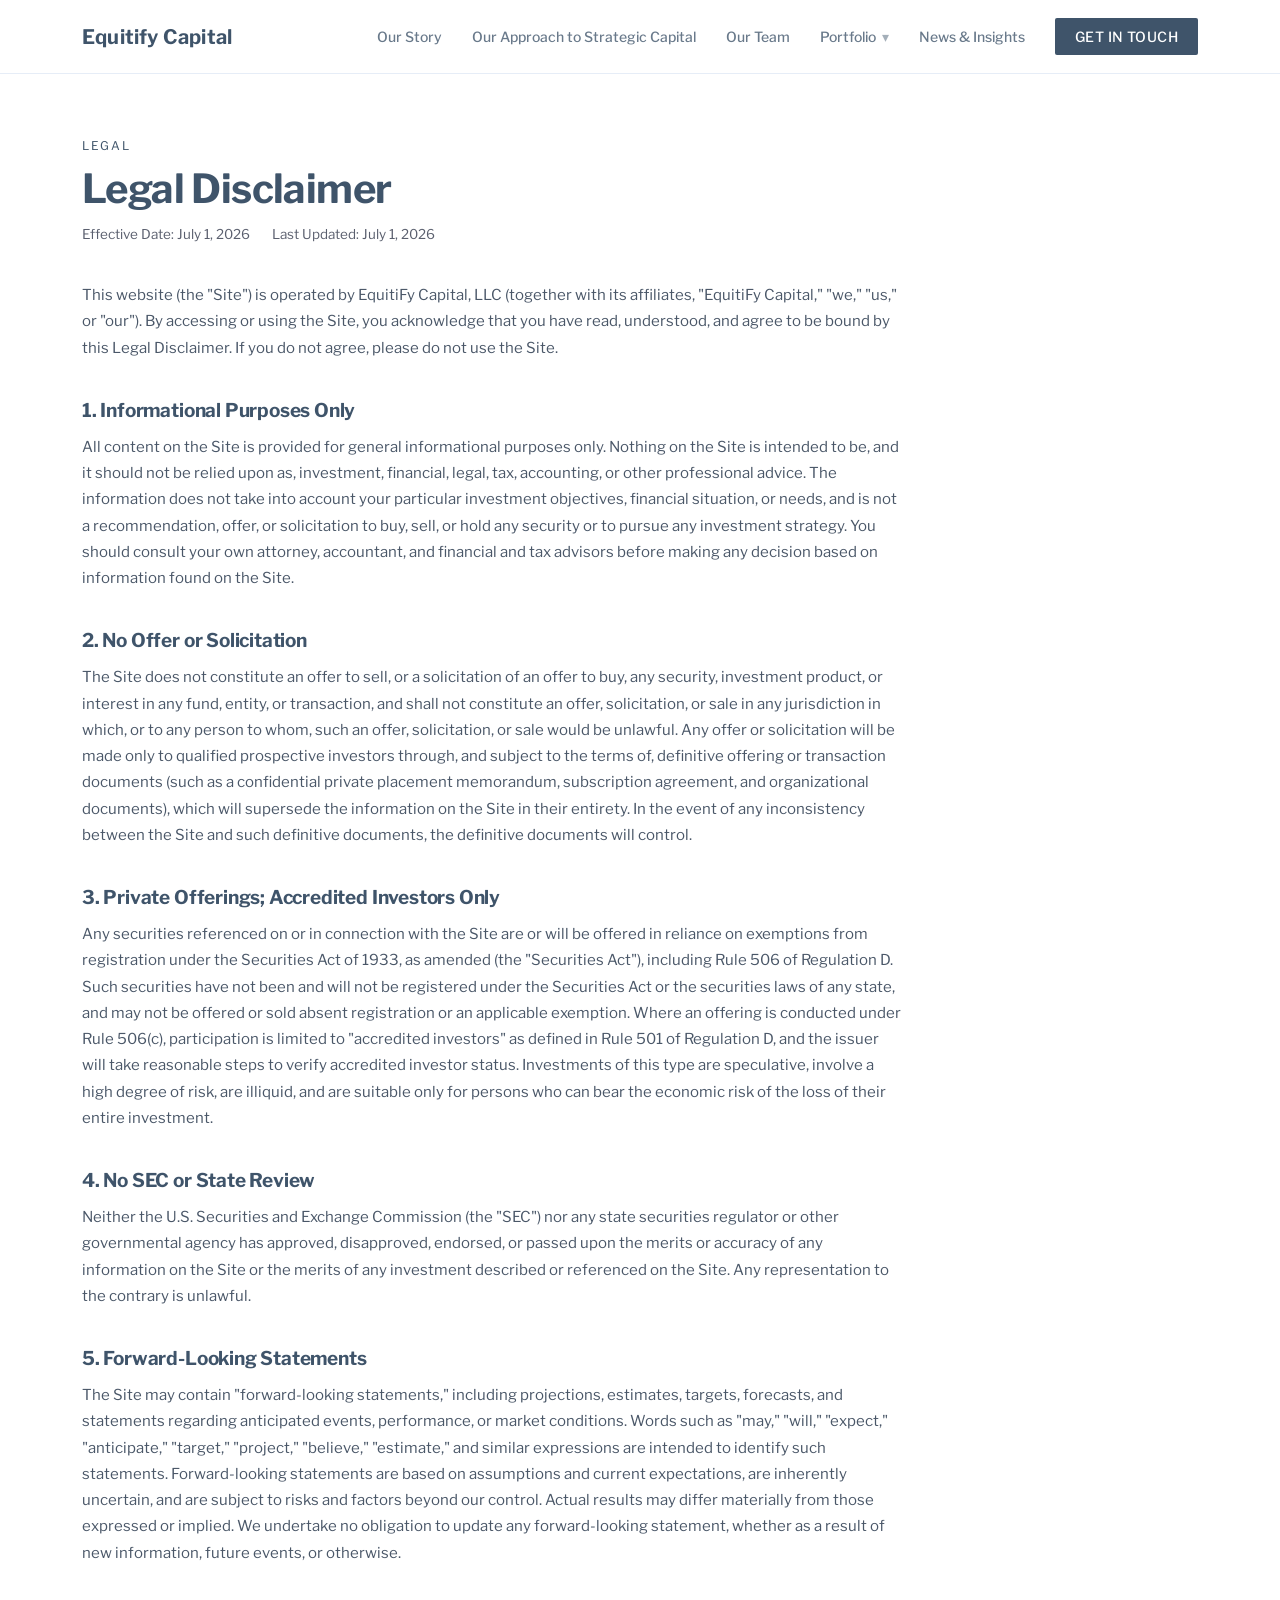
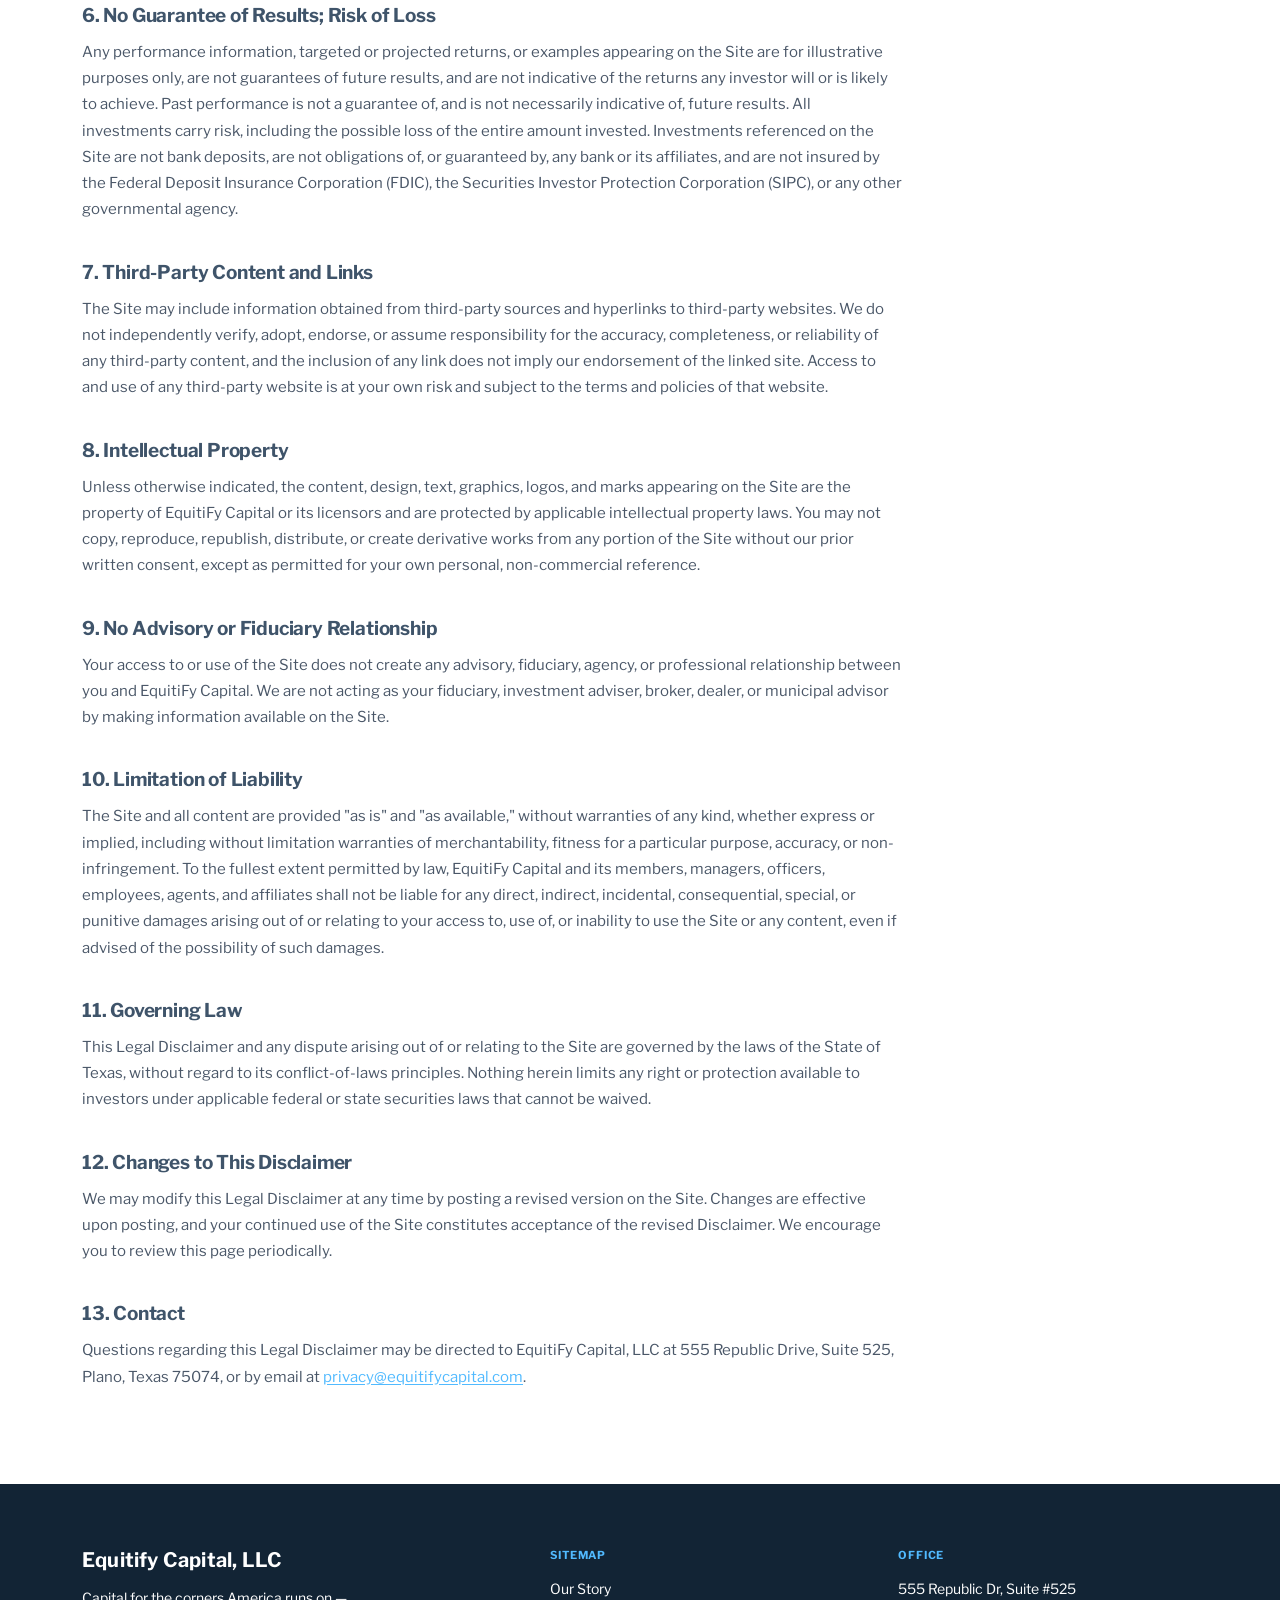
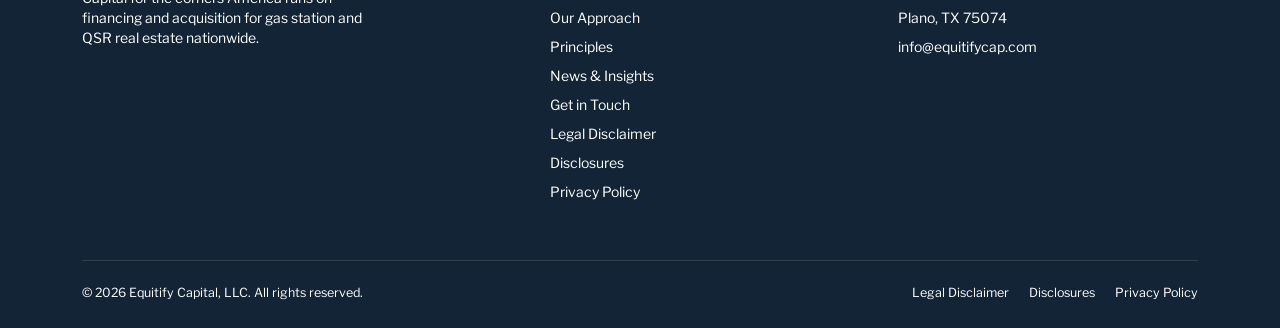
==== disclaimer/index.html @ be412efd "added privacy, disclaimer and disclosure pages" ====
<!DOCTYPE html>
<html lang="en">
<head>
<meta charset="UTF-8">
<meta name="viewport" content="width=device-width, initial-scale=1.0">
<title>Legal Disclaimer — Equitify Capital</title>
<link rel="preconnect" href="https://fonts.googleapis.com">
<link rel="preconnect" href="https://fonts.gstatic.com" crossorigin>
<link href="https://fonts.googleapis.com/css2?family=Libre+Franklin:wght@400;500;600;700;800&display=swap" rel="stylesheet">
<link rel="stylesheet" href="../index.css">
<style>
  .legal{padding:64px 0 80px; background:#ffffff;}
  .legal .legal-head{max-width:820px; margin-bottom:40px;}
  .legal .legal-head .section-label{margin-bottom:14px;}
  .legal .legal-head h1{font-size:40px; line-height:1.08; color:var(--ink); margin-bottom:16px;}
  .legal .legal-dates{font-size:13.5px; color:var(--stone); display:flex; flex-wrap:wrap; gap:6px 22px;}
  .legal .legal-body{max-width:820px;}
  .legal .legal-body h2{
    font-family:'Libre Franklin',sans-serif; font-weight:700; font-size:19px;
    color:var(--ink); margin:38px 0 12px; letter-spacing:-0.01em;
  }
  .legal .legal-intro{font-size:16px; line-height:1.7; color:#3f546a; margin-bottom:8px;}
  .legal .legal-body p{font-size:15px; line-height:1.75; color:#4a5768; margin-bottom:14px;}
  .legal .legal-body a{color:var(--amber); text-decoration:underline; text-underline-offset:2px;}
  .legal .legal-body a:hover{opacity:0.8;}
  @media (max-width:640px){ .legal .legal-head h1{font-size:30px;} }
</style>
</head>
<body>

<header>
  <div class="nav">
    <a href="../index.html" class="brand">
      <span class="brand-name">Equitify Capital</span>
    </a>
    <nav class="links">
      <a href="../index.html#who">Our Story</a>
      <a href="../index.html#approach">Our Approach to Strategic Capital</a>
      <a href="../index.html#principles">Our Team</a>
      <div class="has-submenu">
        <a href="../index.html#portfolio">Portfolio</a>
        <div class="submenu">
          <a href="../index.html#portfolio">Investment Portfolio</a>
          <a href="../index.html#portfolio">Development Portfolio</a>
        </div>
      </div>
      <a href="../index.html#news">News &amp; Insights</a>
      <a href="../index.html#contact" class="cta-btn">Get in Touch</a>
    </nav>
    <button class="menu-toggle" id="menuToggle" aria-label="Toggle menu" aria-expanded="false">
      <span></span><span></span><span></span>
    </button>
  </div>
</header>

<section class="legal">
  <div class="wrap">
    <div class="legal-head">
      <div class="section-label">Legal</div>
      <h1 class="display">Legal Disclaimer</h1>
      <div class="legal-dates">
        <span>Effective Date: July 1, 2026</span>
        <span>Last Updated: July 1, 2026</span>
      </div>
    </div>

    <div class="legal-body">
      <p class="legal-intro">This website (the "Site") is operated by EquitiFy Capital, LLC (together with its affiliates, "EquitiFy Capital," "we," "us," or "our"). By accessing or using the Site, you acknowledge that you have read, understood, and agree to be bound by this Legal Disclaimer. If you do not agree, please do not use the Site.</p>

      <h2>1. Informational Purposes Only</h2>
      <p>All content on the Site is provided for general informational purposes only. Nothing on the Site is intended to be, and it should not be relied upon as, investment, financial, legal, tax, accounting, or other professional advice. The information does not take into account your particular investment objectives, financial situation, or needs, and is not a recommendation, offer, or solicitation to buy, sell, or hold any security or to pursue any investment strategy. You should consult your own attorney, accountant, and financial and tax advisors before making any decision based on information found on the Site.</p>

      <h2>2. No Offer or Solicitation</h2>
      <p>The Site does not constitute an offer to sell, or a solicitation of an offer to buy, any security, investment product, or interest in any fund, entity, or transaction, and shall not constitute an offer, solicitation, or sale in any jurisdiction in which, or to any person to whom, such an offer, solicitation, or sale would be unlawful. Any offer or solicitation will be made only to qualified prospective investors through, and subject to the terms of, definitive offering or transaction documents (such as a confidential private placement memorandum, subscription agreement, and organizational documents), which will supersede the information on the Site in their entirety. In the event of any inconsistency between the Site and such definitive documents, the definitive documents will control.</p>

      <h2>3. Private Offerings; Accredited Investors Only</h2>
      <p>Any securities referenced on or in connection with the Site are or will be offered in reliance on exemptions from registration under the Securities Act of 1933, as amended (the "Securities Act"), including Rule 506 of Regulation D. Such securities have not been and will not be registered under the Securities Act or the securities laws of any state, and may not be offered or sold absent registration or an applicable exemption. Where an offering is conducted under Rule 506(c), participation is limited to "accredited investors" as defined in Rule 501 of Regulation D, and the issuer will take reasonable steps to verify accredited investor status. Investments of this type are speculative, involve a high degree of risk, are illiquid, and are suitable only for persons who can bear the economic risk of the loss of their entire investment.</p>

      <h2>4. No SEC or State Review</h2>
      <p>Neither the U.S. Securities and Exchange Commission (the "SEC") nor any state securities regulator or other governmental agency has approved, disapproved, endorsed, or passed upon the merits or accuracy of any information on the Site or the merits of any investment described or referenced on the Site. Any representation to the contrary is unlawful.</p>

      <h2>5. Forward-Looking Statements</h2>
      <p>The Site may contain "forward-looking statements," including projections, estimates, targets, forecasts, and statements regarding anticipated events, performance, or market conditions. Words such as "may," "will," "expect," "anticipate," "target," "project," "believe," "estimate," and similar expressions are intended to identify such statements. Forward-looking statements are based on assumptions and current expectations, are inherently uncertain, and are subject to risks and factors beyond our control. Actual results may differ materially from those expressed or implied. We undertake no obligation to update any forward-looking statement, whether as a result of new information, future events, or otherwise.</p>

      <h2>6. No Guarantee of Results; Risk of Loss</h2>
      <p>Any performance information, targeted or projected returns, or examples appearing on the Site are for illustrative purposes only, are not guarantees of future results, and are not indicative of the returns any investor will or is likely to achieve. Past performance is not a guarantee of, and is not necessarily indicative of, future results. All investments carry risk, including the possible loss of the entire amount invested. Investments referenced on the Site are not bank deposits, are not obligations of, or guaranteed by, any bank or its affiliates, and are not insured by the Federal Deposit Insurance Corporation (FDIC), the Securities Investor Protection Corporation (SIPC), or any other governmental agency.</p>

      <h2>7. Third-Party Content and Links</h2>
      <p>The Site may include information obtained from third-party sources and hyperlinks to third-party websites. We do not independently verify, adopt, endorse, or assume responsibility for the accuracy, completeness, or reliability of any third-party content, and the inclusion of any link does not imply our endorsement of the linked site. Access to and use of any third-party website is at your own risk and subject to the terms and policies of that website.</p>

      <h2>8. Intellectual Property</h2>
      <p>Unless otherwise indicated, the content, design, text, graphics, logos, and marks appearing on the Site are the property of EquitiFy Capital or its licensors and are protected by applicable intellectual property laws. You may not copy, reproduce, republish, distribute, or create derivative works from any portion of the Site without our prior written consent, except as permitted for your own personal, non-commercial reference.</p>

      <h2>9. No Advisory or Fiduciary Relationship</h2>
      <p>Your access to or use of the Site does not create any advisory, fiduciary, agency, or professional relationship between you and EquitiFy Capital. We are not acting as your fiduciary, investment adviser, broker, dealer, or municipal advisor by making information available on the Site.</p>

      <h2>10. Limitation of Liability</h2>
      <p>The Site and all content are provided "as is" and "as available," without warranties of any kind, whether express or implied, including without limitation warranties of merchantability, fitness for a particular purpose, accuracy, or non-infringement. To the fullest extent permitted by law, EquitiFy Capital and its members, managers, officers, employees, agents, and affiliates shall not be liable for any direct, indirect, incidental, consequential, special, or punitive damages arising out of or relating to your access to, use of, or inability to use the Site or any content, even if advised of the possibility of such damages.</p>

      <h2>11. Governing Law</h2>
      <p>This Legal Disclaimer and any dispute arising out of or relating to the Site are governed by the laws of the State of Texas, without regard to its conflict-of-laws principles. Nothing herein limits any right or protection available to investors under applicable federal or state securities laws that cannot be waived.</p>

      <h2>12. Changes to This Disclaimer</h2>
      <p>We may modify this Legal Disclaimer at any time by posting a revised version on the Site. Changes are effective upon posting, and your continued use of the Site constitutes acceptance of the revised Disclaimer. We encourage you to review this page periodically.</p>

      <h2>13. Contact</h2>
      <p>Questions regarding this Legal Disclaimer may be directed to EquitiFy Capital, LLC at 555 Republic Drive, Suite 525, Plano, Texas 75074, or by email at <a href="mailto:privacy@equitifycapital.com">privacy@equitifycapital.com</a>.</p>
    </div>
  </div>
</section>

<footer>
  <div class="wrap">
    <div class="foot-grid">
      <div class="foot-brand">
        <div class="brand">
          <span class="brand-name">Equitify Capital, LLC</span>
        </div>
        <p style="color:#ffffff;">Capital for the corners America runs on — financing and acquisition for gas station and QSR real estate nationwide.</p>
      </div>
      <div class="foot-col">
        <h4>Sitemap</h4>
        <a href="../index.html#who">Our Story</a>
        <a href="../index.html#approach">Our Approach</a>
        <a href="../index.html#principles">Principles</a>
        <a href="../index.html#news">News &amp; Insights</a>
        <a href="../index.html#contact">Get in Touch</a>
        <a href="./">Legal Disclaimer</a>
        <a href="../disclosures/">Disclosures</a>
        <a href="../privacy/">Privacy Policy</a>
      </div>
      <div class="foot-col">
        <h4>Office</h4>
        <a href="#" style="pointer-events:none;">555 Republic Dr, Suite #525</a>
        <a href="#" style="pointer-events:none;">Plano, TX 75074</a>
        <a href="#" style="pointer-events:none;">info@equitifycap.com</a>
      </div>
    </div>
    <div class="foot-bottom">
      <div style="color:#fff;">&copy; 2026 Equitify Capital, LLC. All rights reserved.</div>
      <div style="display:flex; gap:20px;">
        <a href="./" style="color:#fff;">Legal Disclaimer</a>
        <a href="../disclosures/" style="color:#fff;">Disclosures</a>
        <a href="../privacy/" style="color:#fff;">Privacy Policy</a>
      </div>
    </div>
  </div>
</footer>

<script>
  (function(){
    var toggle = document.getElementById('menuToggle');
    var header = document.querySelector('header');
    var links = document.querySelector('nav.links');
    if(!toggle || !header || !links) return;
    function setOpen(open){
      header.classList.toggle('nav-open', open);
      toggle.setAttribute('aria-expanded', open ? 'true' : 'false');
    }
    toggle.addEventListener('click', function(){
      setOpen(!header.classList.contains('nav-open'));
    });

    var isMobile = function(){ return window.matchMedia('(max-width:900px)').matches; };
    var subParents = document.querySelectorAll('.has-submenu > a');
    subParents.forEach(function(a){
      a.addEventListener('click', function(e){
        if(isMobile()){
          e.preventDefault();
          e.stopPropagation();
          a.parentElement.classList.toggle('open');
        }
      });
    });

    links.addEventListener('click', function(e){
      if(e.target.closest('.has-submenu > a')) return;
      if(e.target.tagName === 'A') setOpen(false);
    });
  })();
</script>
</body>
</html>
---- index.css ----
:root{
    --ink:#3F546A;
    --paper:#ffffff;
    --amber:#51BAFF;
    --amber-deep:#3F546A;
    --accent-on-dark:#51BAFF;
    --stone:#5a5f6e;
    --hairline:#E6EDF7;
    --panel:#2c3a48;
    --shared-photo:url('[data-uri]');
  }
  *{box-sizing:border-box; margin:0; padding:0;}
  html{scroll-behavior:smooth;}
  body{
    background:var(--paper);
    color:var(--ink);
    font-family:'Libre Franklin',sans-serif;
    -webkit-font-smoothing:antialiased;
    overflow-x:hidden;
  }
  a{color:inherit; text-decoration:none;}
  p{font-size:1em; line-height:1.4375em; color:#3F546A;}
  .display{font-family:'Libre Franklin',sans-serif; font-weight:700; letter-spacing:-0.015em;}
  .mono{font-family:'Libre Franklin',sans-serif;}
  .wrap{max-width:1180px; margin:0 auto; padding:0 32px;}
  @media (max-width:640px){ .wrap{padding:0 20px;} }

  /* ---------- NAV ---------- */
  header{
    position:sticky; top:0; z-index:50;
    background:rgba(255,255,255,0.85);
    backdrop-filter:blur(10px);
    -webkit-backdrop-filter:blur(10px);
    border-bottom:1px solid var(--hairline);
  }
  .nav{
    display:flex; align-items:center; justify-content:space-between;
    padding:18px 32px; max-width:1180px; margin:0 auto;
  }
  .brand{display:flex; align-items:center; gap:10px; position:relative; z-index:60;}
  .brand-logo{height:34px; width:auto; display:block;}
  .foot-logo{height:38px; filter:brightness(0) invert(1);}
  .mark{
    width:30px; height:30px; border-radius:50%;
    border:2px solid var(--ink);
    position:relative; flex-shrink:0;
  }
  .mark::after{
    content:""; position:absolute; left:50%; top:50%;
    width:14px; height:14px; border-radius:50%;
    border:2px solid var(--ink); border-right-color:transparent;
    border-bottom-color:transparent;
    transform:translate(-50%,-50%) rotate(45deg);
  }
  .brand-name{font-family:'Libre Franklin',sans-serif; font-weight:700; font-size:20px; letter-spacing:0.01em; color:var(--ink);}
  .brand-name span{color:var(--amber);}
  nav.links{display:flex; align-items:center; gap:30px;}
  nav.links a{font-size:14px; font-weight:500; color:var(--ink); opacity:0.78; transition:opacity .2s;}
  nav.links a:hover{opacity:1;}
  .has-submenu{position:relative; display:flex; align-items:center;}
  .has-submenu > a{display:inline-flex; align-items:center; gap:6px;}
  .has-submenu > a::after{content:"\25BE"; font-size:14px; opacity:0.6; transition:transform .2s;}
  .has-submenu:hover > a::after{transform:rotate(180deg);}
  .has-submenu.open > a::after{transform:rotate(180deg);}
  .submenu{
    position:absolute; top:100%; left:-14px; min-width:210px; padding:10px 0;
    background:#ffffff; border:1px solid var(--hairline); border-radius:3px;
    box-shadow:0 12px 30px rgba(0,0,0,0.09);
    opacity:0; visibility:hidden; transform:translateY(6px);
    transition:opacity .2s ease, transform .2s ease, visibility .2s ease; z-index:60;
  }
  .has-submenu:hover .submenu{opacity:1; visibility:visible; transform:translateY(0);}
  .submenu a{display:block; padding:10px 18px; font-size:14px; white-space:nowrap;}
  .submenu a:hover{opacity:1; background:var(--hairline);}
  .cta-btn{
    background:var(--ink); color:var(--paper)!important; opacity:1!important;
    padding:10px 20px; border-radius:2px; font-size:13px; font-weight:600;
    letter-spacing:0.03em; text-transform:uppercase;
  }
  .menu-toggle{
    display:none; position:relative; z-index:60; width:30px; height:20px;
    background:none; border:none; padding:0; cursor:pointer;
  }
  .menu-toggle span{
    position:absolute; left:0; right:0; height:2px; background:var(--ink); border-radius:2px;
    transition:transform .3s ease, opacity .2s ease, top .3s ease, bottom .3s ease;
  }
  .menu-toggle span:nth-child(1){top:0;}
  .menu-toggle span:nth-child(2){top:50%; transform:translateY(-50%);}
  .menu-toggle span:nth-child(3){bottom:0;}
  header.nav-open .menu-toggle span:nth-child(1){top:50%; transform:translateY(-50%) rotate(45deg);}
  header.nav-open .menu-toggle span:nth-child(2){opacity:0;}
  header.nav-open .menu-toggle span:nth-child(3){bottom:auto; top:50%; transform:translateY(-50%) rotate(-45deg);}
  @media (max-width:900px){
    nav.links{display:none;}
    .menu-toggle{display:block;}
    header.nav-open nav.links{
      display:flex; flex-direction:column; justify-content:flex-start; align-items:flex-start; gap:0;
      position:fixed; top:0; left:0; width:100vw; height:100vh; height:100dvh; z-index:40;
      background:#ffffff;
      padding:90px 36px 40px;
    }
    header.nav-open nav.links a{padding:14px 0; font-size:17px; opacity:1;}
    header.nav-open nav.links .has-submenu{flex-direction:column; align-items:flex-start; width:100%;}
    header.nav-open nav.links .has-submenu > a{padding:14px 0;}
    header.nav-open nav.links .submenu{
      display:none; flex-direction:column;
      position:static; opacity:1; visibility:visible; transform:none;
      background:none; box-shadow:none; border:none; border-left:2px solid var(--hairline);
      border-radius:0; min-width:0; margin:0 0 6px 8px; padding:2px 0 2px 16px;
    }
    header.nav-open nav.links .has-submenu.open .submenu{display:flex;}
    header.nav-open nav.links .submenu a{padding:9px 0; font-size:15px; opacity:0.7;}
    header.nav-open nav.links .cta-btn{margin-top:20px; font-size:14px; padding:14px 28px; align-self:flex-start;}
  }

  /* ---------- HERO ---------- */
  .hero{
    position:relative;
    padding:160px 0 110px;
    border-bottom:1px solid var(--hairline);
    overflow:hidden;
    color:#ffffff;
  }
  .hero-bg{
    position:absolute; inset:-10% 0 -10% 0; z-index:0;
    background:
      linear-gradient(180deg, #1a2330 0%, #2c3a48 45%, #51637a 100%);
  }
  .hero-bg::before{
    /* snow mountain range, self-contained SVG, no external request */
    content:"";
    position:absolute; left:0; right:0; bottom:0; height:65%;
    background-image:url("data:image/svg+xml;utf8,<svg xmlns='http://www.w3.org/2000/svg' viewBox='0 0 1200 400' preserveAspectRatio='none'><polygon points='0,400 0,260 140,80 230,200 320,40 430,260 520,140 620,400' fill='%23253347' opacity='0.55'/><polygon points='180,400 180,300 250,140 320,40 380,160 460,90 540,260 640,150 760,400' fill='%232a3a52' opacity='0.7'/><polygon points='540,400 540,290 650,120 740,30 820,180 900,80 990,260 1080,160 1200,400' fill='%23344a66' opacity='0.85'/><polygon points='320,40 360,90 280,90' fill='%23E6EDF7' opacity='0.9'/><polygon points='740,30 790,90 690,90' fill='%23E6EDF7' opacity='0.9'/><polygon points='900,80 945,135 855,135' fill='%23E6EDF7' opacity='0.85'/><polygon points='460,90 495,135 425,135' fill='%23E6EDF7' opacity='0.8'/></svg>");
    background-size:cover;
    background-position:bottom;
    background-repeat:no-repeat;
  }
  .hero-bg::after{
    /* soft atmospheric horizon glow */
    content:"";
    position:absolute; left:0; right:0; bottom:0; height:2px;
    background:linear-gradient(90deg, transparent, rgba(230,237,247,0.5), transparent);
    box-shadow:0 0 40px 4px rgba(230,237,247,0.2);
  }
  .hero-bg.has-photo{
    background-image:url("public/img1.jpg");
    background-attachment:fixed;
    background-size:cover;
    background-position:center;
  }
  .hero-bg.has-photo::before, .hero-bg.has-photo::after{display:none;}
  .hero-overlay{
    position:absolute; inset:0; z-index:1;
    background:linear-gradient(180deg, rgba(0,0,0,0.14) 0%, rgba(0,0,0,0.08) 45%, rgba(0,0,0,0.2) 100%);
  }
  .hero > .wrap{position:relative; z-index:2;}
  .hero-sub{color:#ffffff;}
  .btn-ghost{border-color:#ffffff; color:#ffffff;}
  .eyebrow{
    font-family:'Libre Franklin',sans-serif; font-size:12px; letter-spacing:0.14em;
    text-transform:uppercase; color:var(--amber-deep); margin-bottom:22px;
    display:flex; align-items:center; gap:10px;
  }
  .eyebrow::before{content:""; width:24px; height:1px; background:var(--amber-deep); display:inline-block;}
  .hero h1{
    color:#fff;
    text-shadow:0 1px 4px rgba(0, 0, 0, 0.20);
    font-size:5.125em;
    letter-spacing:8.2px;
    line-height:1.2073em;
    font-weight:600;
    text-transform:uppercase; text-align:center;
    max-width:900px; margin:0 auto;
  }
  @media (max-width:768px){ .hero h1{font-size:2.8em; letter-spacing:5px;} }
  @media (max-width:480px){ .hero h1{font-size:2.8em; letter-spacing:3px;} }
  .hero h1 em{font-style:normal; color:#ffffff; font-weight:800;}
  .hero-sub{
    margin-top:34px; font-size:18px; font-weight:500;
    max-width:620px; text-align:center; margin-left:auto; margin-right:auto;
  }
  .hero-sub-mark{
    background:var(--amber); color:#ffffff; padding:5px 10px;
    box-decoration-break:clone; -webkit-box-decoration-break:clone;
  }
  .hero-actions{margin-top:42px; display:flex; gap:16px; flex-wrap:wrap; justify-content:center;}
  .scroll-dot{
    margin:64px auto 0; width:54px; height:54px; border-radius:50%;
    border:1px solid rgba(255,255,255,0.6); display:flex; align-items:center; justify-content:center;
    color:#ffffff; font-size:18px;
  }
  .btn-primary{
    background:var(--ink); color:var(--paper); padding:15px 30px; border-radius:2px;
    font-size:14px; font-weight:600; letter-spacing:0.02em; transition:background .2s;
  }
  .btn-primary:hover{background:var(--amber-deep);}
  .btn-ghost{
    border:1px solid var(--ink); padding:14px 28px; border-radius:2px;
    font-size:14px; font-weight:600; letter-spacing:0.02em;
  }
  .horizon{
    margin-top:80px; height:1px; background:var(--ink); position:relative;
  }
  .horizon::after{
    content:""; position:absolute; left:0; top:-1.5px; width:64px; height:4px; background:var(--amber);
  }

  /* ---------- WHO WE ARE + STATS ---------- */
  .section{padding:96px 0;}
  .section-head{max-width:680px; margin-bottom:54px;}
  .section-label{
    font-family:'Libre Franklin',sans-serif; font-size:12px; letter-spacing:0.14em;
    text-transform:uppercase; color:var(--amber-deep); margin-bottom:16px;
  }
  .section-head h2{font-size:3.625em; font-weight:500; line-height:1.15;}
  .who-grid{display:grid; grid-template-columns:1.1fr 0.9fr; gap:64px; align-items:start;}
  @media (max-width:880px){ .who-grid{grid-template-columns:1fr;} }
  .who-text p{margin-bottom:18px;}
  .who-text p:last-child{margin-bottom:0;}

  /* ---------- WHO WE ARE (Colbeck-style) ---------- */
  .who2{padding:0;}
  .who2-inner{
    background:#ffffff; padding:90px 0;
    display:grid; grid-template-columns:0.9fr 1.1fr; gap:48px; align-items:start;
  }
  @media (max-width:880px){ .who2-inner{grid-template-columns:1fr; padding:60px 0;} }
  .who2-title{
    font-family:'Libre Franklin',sans-serif; font-weight:400; font-size:3.625em;
    color:var(--ink); line-height:1.1;
  }
  .who2-text p{max-width:480px;}
  .who2-link{
    display:inline-flex; align-items:center; gap:8px; margin-top:24px;
    font-family:'Libre Franklin',sans-serif; font-size:16px; font-weight:700;
    letter-spacing:0.06em; text-transform:uppercase; color:var(--amber);
  }
  .who2-link::after{content:""; width:29px; height:10px; background:url("public/arrow-right-blue.svg") no-repeat center/contain; transition:transform .2s;}
  .who2-link:hover::after{transform:translateX(4px);}

  .feature-split{display:grid; grid-template-columns:1fr 1fr;}
  @media (max-width:880px){ .feature-split{grid-template-columns:1fr;} }
  .feature-split-img{
    position:relative; min-height:420px; overflow:hidden;
    background-image:url("public/img2.jpg");
    background-attachment:fixed;
    background-size:cover;
    background-position:center;
  }
  .feature-split-panel{
    background:#E6EDF7; min-height:420px; display:flex; flex-direction:column;
    justify-content:center; align-items:flex-start;
    padding:60px max(64px, calc(50vw - 558px)) 60px 64px;
  }
  @media (max-width:880px){ .feature-split-panel{padding:48px 28px;} }
  .feature-split-panel h3{
    font-family:'Libre Franklin',sans-serif; font-weight:400; font-size:3.625em;
    color:var(--ink); line-height:1.15;
  }
  .feature-split-panel p{
    margin-top:22px; max-width:460px;
  }
  .feature-split-panel .link-arrow{margin-top:26px;}

  .link-arrow{display:inline-flex; align-items:center; gap:8px; font-family:'Libre Franklin',sans-serif; font-size:16px; font-weight:700; letter-spacing:0.06em; text-transform:uppercase; color:#51BAFF;}
  .link-arrow::after{content:""; width:29px; height:10px; background:url("public/arrow-right-blue.svg") no-repeat center/contain; transition:transform .2s;}
  .link-arrow:hover::after{transform:translateX(4px);}

  /* ---------- CAPABILITIES (overlapping circles) ---------- */
  .capabilities{
    background:linear-gradient(135deg,#1b2c40 0%,#24384f 45%,#2c3a48 100%);
    color:#dfe6ef; padding:96px 0; overflow:hidden;
  }
  .cap-wrap{
    max-width:1180px; margin:0 auto; padding:0 32px;
    display:grid; grid-template-columns:0.85fr 2.15fr; gap:48px; align-items:center;
  }
  .cap-intro .accent{width:64px; height:2px; background:#51BAFF; margin-bottom:28px;}
  .cap-intro p{font-size:15px; color:#c3ccd8; max-width:340px;}
  .cap-circles{display:flex; justify-content:flex-end; align-items:center;}
  .cap-circle{
    flex:0 0 auto; width:230px; height:230px; border-radius:50%;
    border:1px solid rgba(255,255,255,0.32);
    display:flex; flex-direction:column; align-items:center; justify-content:center;
    text-align:center; padding:24px;
  }
  .cap-circle + .cap-circle{margin-left:-42px;}
  .cap-circle .icon{width:56px; height:56px; margin-bottom:18px;}
  .cap-circle .icon svg{width:100%; height:100%; display:block;}
  .cap-label{
    font-family:'Libre Franklin',sans-serif; font-size:13px; font-weight:500;
    letter-spacing:0.08em; text-transform:uppercase; line-height:1.5; color:#eef3f9;
  }
  @media (max-width:1080px){
    .cap-wrap{grid-template-columns:1fr; gap:40px;}
    .cap-intro p{max-width:none;}
    .cap-circles{flex-wrap:wrap; justify-content:center; gap:16px;}
    .cap-circle + .cap-circle{margin-left:0;}
    .cap-circle{width:200px; height:200px;}
  }

  .readout{
    background:#E6EDF7; border-radius:4px; padding:8px; display:grid;
    grid-template-columns:1fr 1fr; gap:1px; background-image:linear-gradient(var(--hairline),var(--hairline));
  }
  .readout-cell{
    background:#ffffff; padding:30px 26px;
  }
  .readout-num{
    font-family:'Libre Franklin',sans-serif; font-size:34px; font-weight:600; color:var(--amber);
    line-height:1;
  }
  .readout-label{
    margin-top:10px; font-size:12px; color:var(--stone); letter-spacing:0.03em; line-height:1.4;
  }
  .readout-note{
    grid-column:1/-1; padding:14px 26px 4px; font-family:'Libre Franklin',sans-serif;
    font-size:10.5px; color:#9aa1b0; letter-spacing:0.04em;
  }

  /* ---------- APPROACH ---------- */
  .approach{background:var(--ink); color:var(--paper);}
  .approach .section-label{color:var(--accent-on-dark);}
  .approach .section-head h2{color:var(--paper);}
  .approach-grid{display:grid; grid-template-columns:repeat(3,1fr); gap:1px; background:rgba(246,243,238,0.14); border:1px solid rgba(246,243,238,0.14);}
  @media (max-width:880px){ .approach-grid{grid-template-columns:1fr;} }
  .approach-card{background:var(--ink); padding:38px 32px;}
  .approach-card .idx{font-family:'Libre Franklin',sans-serif; font-size:12px; color:var(--accent-on-dark); margin-bottom:18px;}
  .approach-card h3{font-family:'Libre Franklin',sans-serif; font-size:21px; font-weight:500; margin-bottom:12px;}
  .approach-card p{font-size:14.5px; color:#bdb6a8;}

  /* ---------- PRINCIPLES ---------- */
  #principles .section-head{margin-bottom:40px;}
  .principles-lead{margin-top:22px; max-width:520px;}
  .principles-inner{display:grid; grid-template-columns:0.9fr 2.1fr; gap:48px; align-items:center;}
  .principles-circles{justify-content:flex-end;}
  .principles-circles .cap-circle .icon{width:74px; height:74px; margin-bottom:20px;}
  .principles-circles .cap-circle{border-color:rgba(63,84,106,0.28);}
  .principles-circles .cap-label{color:var(--ink);}
  .principles-note p{max-width:320px;}
  @media (max-width:1080px){
    .principles-inner{grid-template-columns:1fr; gap:36px;}
    .principles-circles{justify-content:center;}
    .principles-note p{max-width:none;}
  }

  /* ---------- NEWS ---------- */
  #news .section-head h2{color:var(--paper);}
  #news .section-label{color:var(--accent-on-dark);}
  #news .news-tag{color:var(--accent-on-dark);}
  #news .news-card{border-top-color:rgba(255,255,255,0.18);}
  #news .news-card h3{color:var(--paper);}
  #news .news-card p{color:#c3ccd8;}
  .news-head{display:flex; justify-content:space-between; align-items:flex-end; gap:24px; margin-bottom:40px;}
  .news-head .section-head{margin-bottom:0;}
  .carousel-nav{display:flex; gap:12px; flex-shrink:0;}
  .car-btn{
    width:60px; height:60px; flex-shrink:0; padding:0;
    border:1px solid var(--hairline); border-radius:50%;
    background:#fff url("public/arrow-right-blue.svg") no-repeat center; background-size:28px auto;
    cursor:pointer; transition:border-color .2s, opacity .2s;
  }
  .car-btn:hover{border-color:#51BAFF;}
  .car-btn.car-prev{transform:rotate(180deg);}
  .car-btn:disabled{opacity:0.3; cursor:default; border-color:var(--hairline);}
  .news-carousel{overflow:hidden;}
  .news-track{display:flex; gap:28px; transition:transform .45s cubic-bezier(.4,0,.2,1); will-change:transform;}
  .news-card{flex:0 0 calc((100% - 56px) / 3); border-top:1px solid var(--hairline); padding-top:22px;}
  @media (max-width:880px){ .news-card{flex-basis:calc((100% - 28px) / 2);} }
  @media (max-width:560px){ .news-card{flex-basis:100%;} }
  .news-tag{font-family:'Libre Franklin',sans-serif; font-size:11px; color:var(--amber-deep); letter-spacing:0.06em; text-transform:uppercase;}
  .news-card h3{font-family:'Libre Franklin',sans-serif; font-size:19px; font-weight:500; margin:12px 0 10px; line-height:1.35;}
  .news-card p{margin-bottom:14px;}
  .news-card a{display:inline-flex; align-items:center; gap:8px; font-size:16px; font-weight:600; color:#51BAFF;}
  .news-card a::after{content:""; width:29px; height:10px; background:url("public/arrow-right-blue.svg") no-repeat center/contain; transition:transform .2s;}
  .news-card a:hover::after{transform:translateX(4px);}

  /* ---------- CONTACT ---------- */
  .contact{background:#E6EDF7; border-top:1px solid var(--hairline);}
  .contact-grid{display:grid; grid-template-columns:0.85fr 1.15fr; gap:64px;}
  @media (max-width:880px){ .contact-grid{grid-template-columns:1fr; gap:44px;} }
  .contact-info p{margin-bottom:26px;}
  .addr-block{margin-bottom:22px;}
  .addr-block .lbl{font-family:'Libre Franklin',sans-serif; font-size:11px; letter-spacing:0.08em; text-transform:uppercase; color:var(--amber-deep); margin-bottom:8px;}
  .addr-block .val{font-size:15px; line-height:1.6;}
  form{display:grid; gap:18px;}
  .form-row{display:grid; grid-template-columns:1fr 1fr; gap:18px;}
  @media (max-width:560px){ .form-row{grid-template-columns:1fr;} }
  label{font-size:12px; font-weight:600; letter-spacing:0.04em; text-transform:uppercase; color:var(--stone); display:block; margin-bottom:8px;}
  input, textarea{
    width:100%; border:1px solid var(--hairline); background:#ffffff; padding:13px 14px;
    font-family:'Libre Franklin',sans-serif; font-size:14.5px; border-radius:2px; color:var(--ink);
  }
  input:focus, textarea:focus{outline:2px solid var(--amber-deep); outline-offset:1px; border-color:var(--amber-deep);}
  textarea{min-height:120px; resize:vertical;}
  .submit-btn{
    justify-self:start; background:var(--ink); color:var(--paper); padding:15px 34px; border:none;
    border-radius:2px; font-size:14px; font-weight:600; letter-spacing:0.02em; cursor:pointer; transition:background .2s;
  }
  .submit-btn:hover{background:var(--amber-deep);}

  /* ---------- FOOTER ---------- */
  footer{background:#122435; color:#ffffff; padding:64px 0 28px;}
  .foot-grid{display:grid; grid-template-columns:1.4fr 1fr 1fr; gap:48px; padding-bottom:48px; border-bottom:1px solid rgba(246,243,238,0.12);}
  @media (max-width:760px){ .foot-grid{grid-template-columns:1fr; gap:36px;} }
  .foot-brand .brand-name{color:var(--paper);}
  .foot-brand .mark{border-color:var(--paper);}
  .foot-brand .mark::after{border-color:var(--paper); border-right-color:transparent; border-bottom-color:transparent;}
  .foot-brand p{margin-top:16px; font-size:14px; max-width:280px; color:#ffffff;}
  .foot-col h4{font-family:'Libre Franklin',sans-serif; font-size:11px; letter-spacing:0.08em; text-transform:uppercase; color:var(--accent-on-dark); margin-bottom:18px;}
  .foot-col a{display:block; font-size:14px; margin-bottom:12px; color:#ffffff; transition:opacity .2s;}
  .foot-col a:hover{opacity:0.75;}
  .foot-bottom{display:flex; justify-content:space-between; align-items:center; padding-top:24px; font-size:12.5px; color:#ffffff; flex-wrap:wrap; gap:10px;}

  ::selection{background:var(--amber); color:var(--ink);}
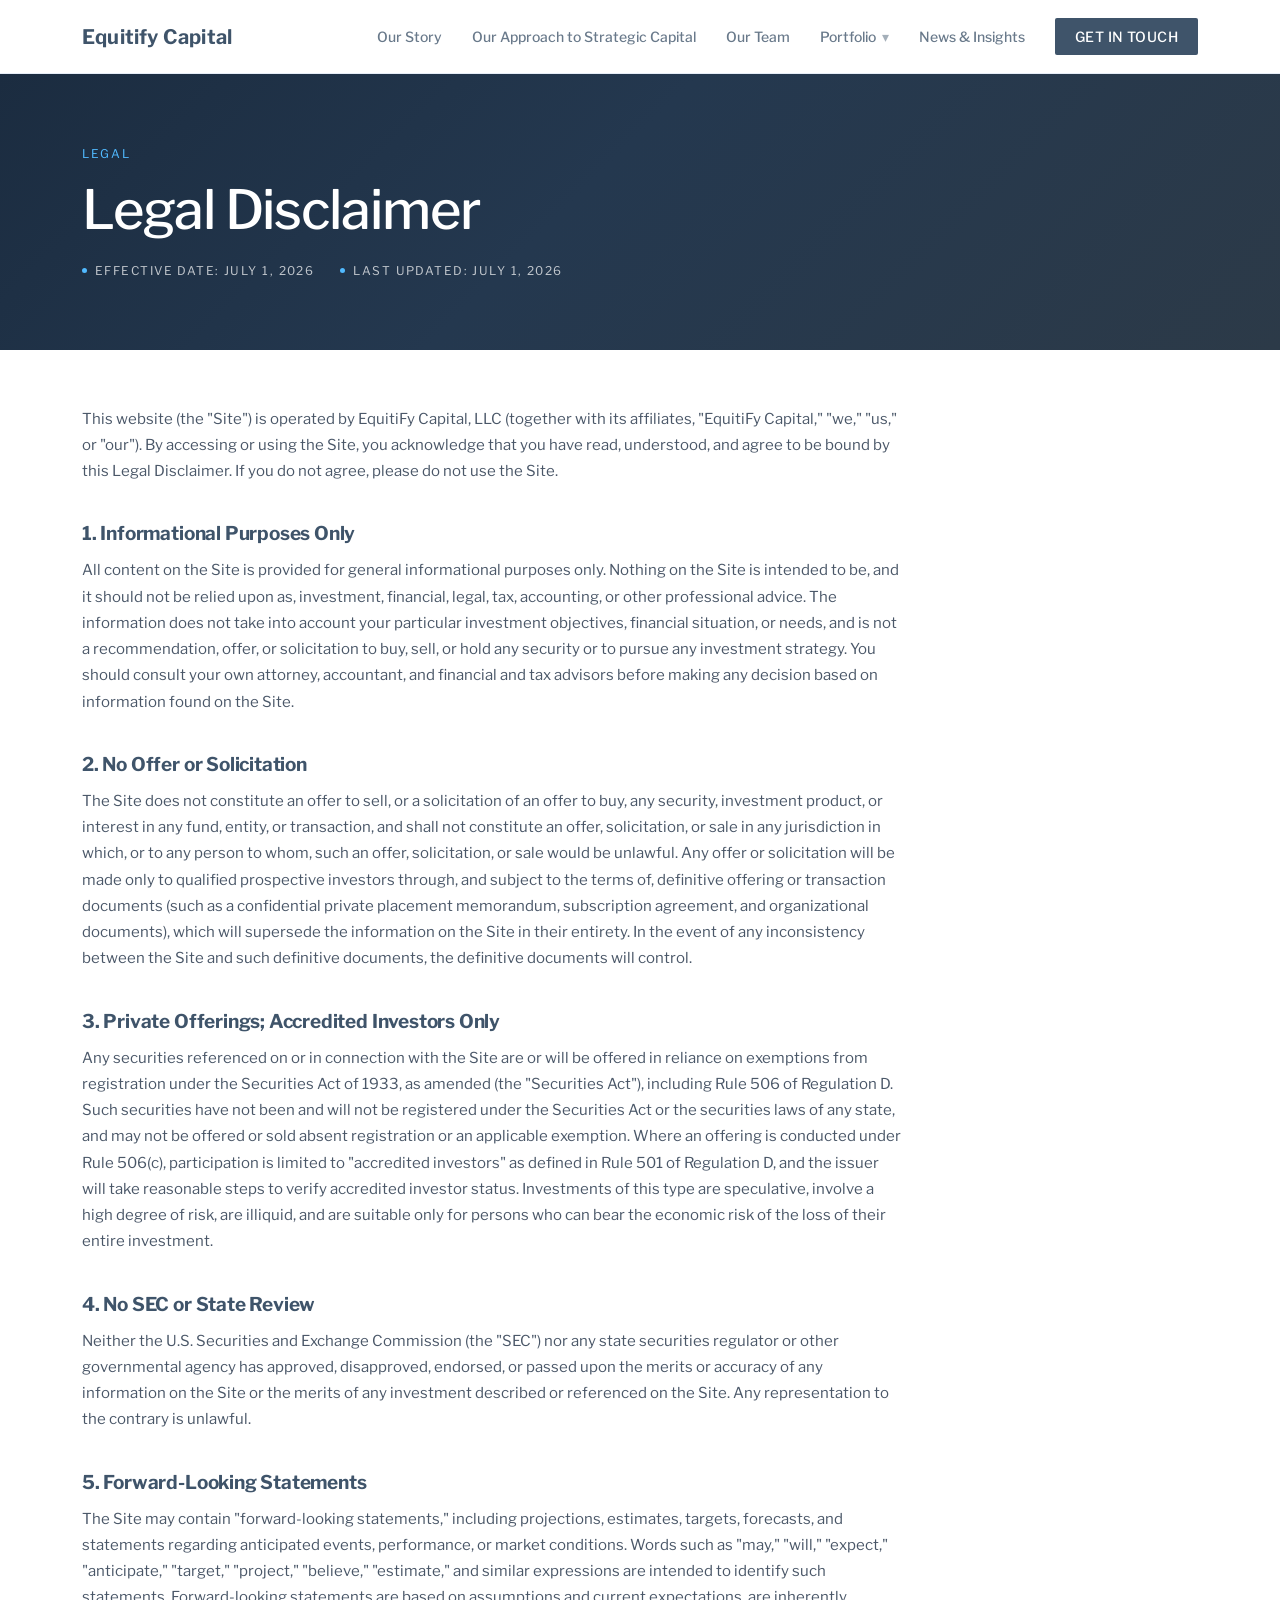
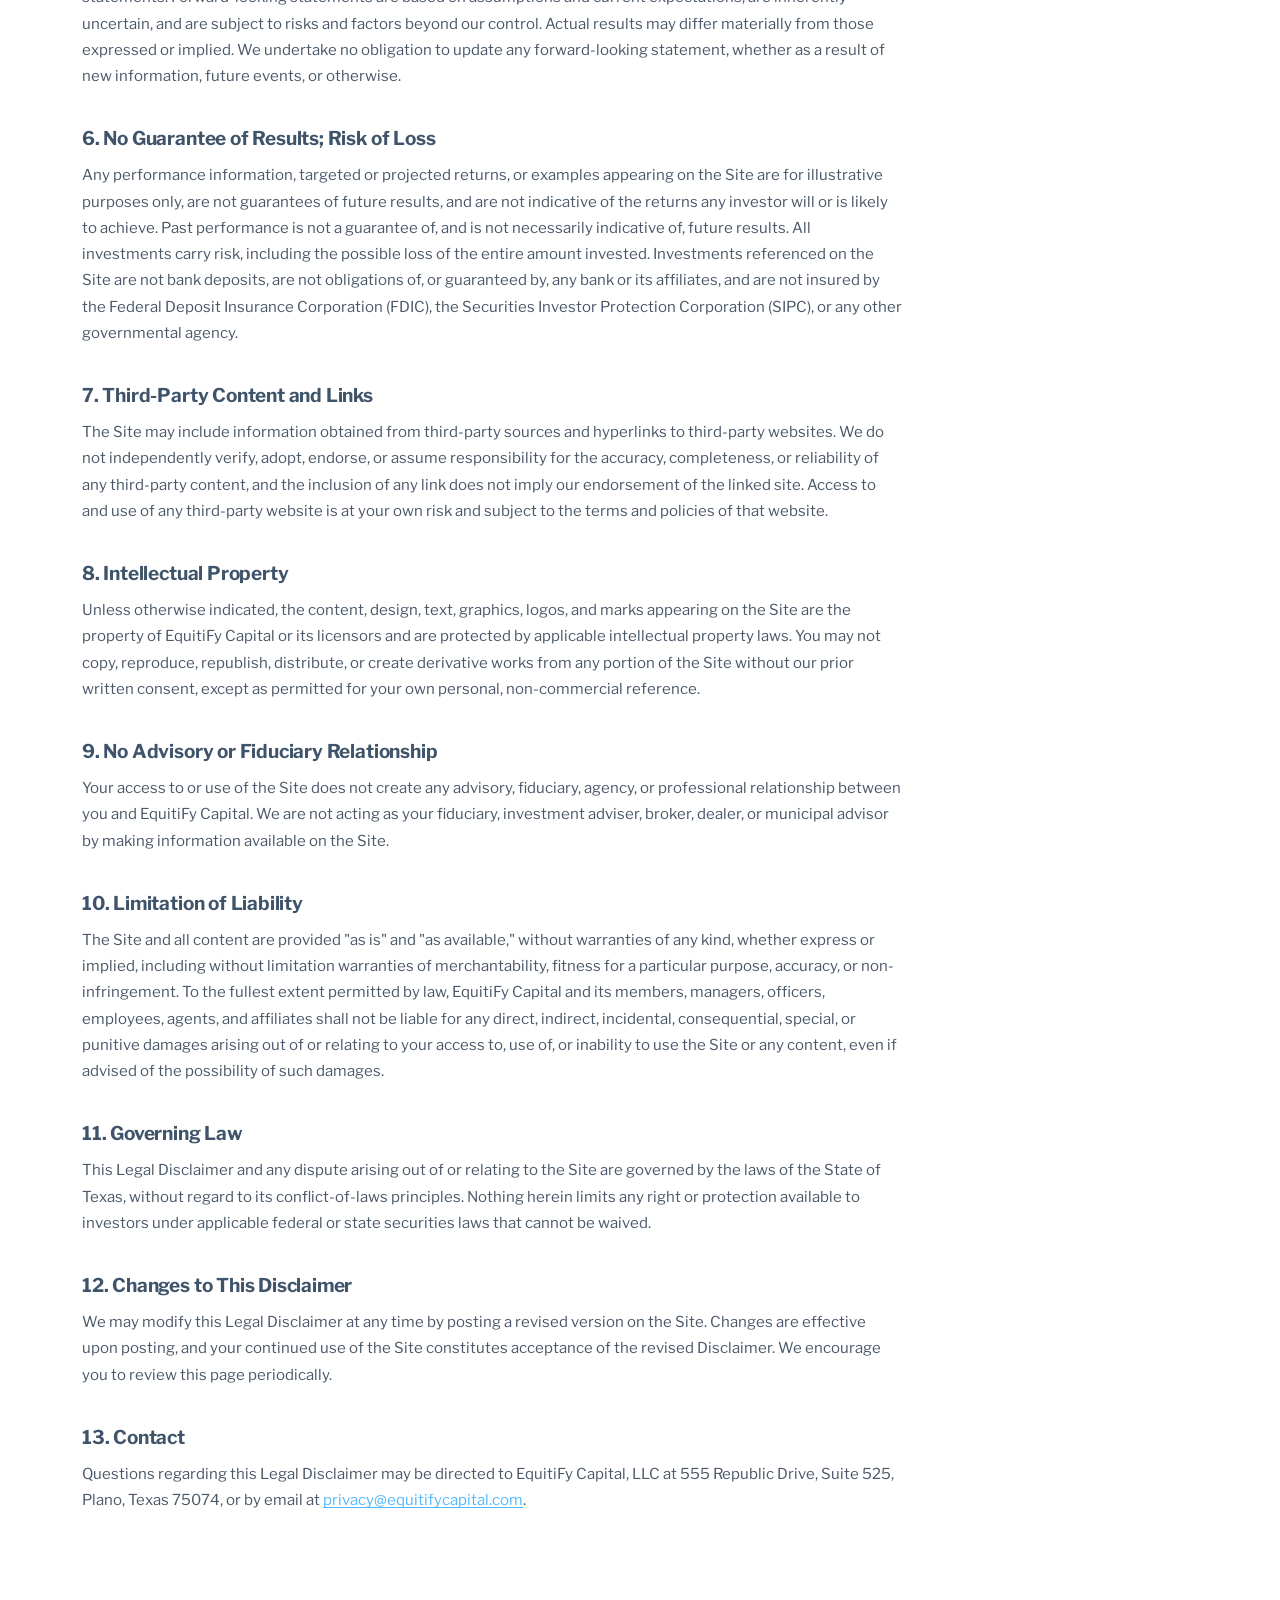
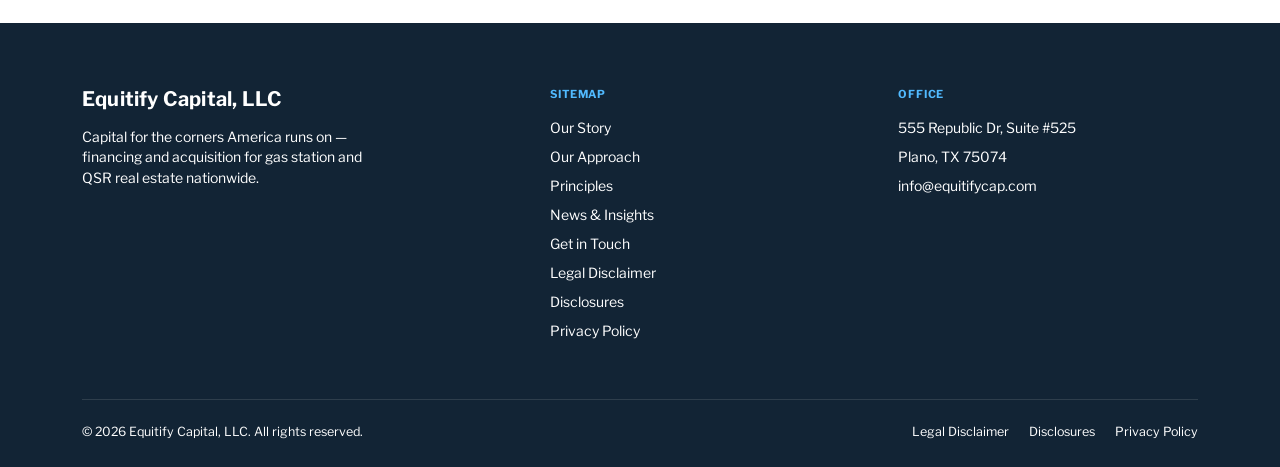
==== commit 33b7e231: "added styleing to legal pages" ====
--- a/disclaimer/index.html
+++ b/disclaimer/index.html
@@ -9,11 +9,13 @@
 <link href="https://fonts.googleapis.com/css2?family=Libre+Franklin:wght@400;500;600;700;800&display=swap" rel="stylesheet">
 <link rel="stylesheet" href="../index.css">
 <style>
-  .legal{padding:64px 0 80px; background:#ffffff;}
-  .legal .legal-head{max-width:820px; margin-bottom:40px;}
-  .legal .legal-head .section-label{margin-bottom:14px;}
-  .legal .legal-head h1{font-size:40px; line-height:1.08; color:var(--ink); margin-bottom:16px;}
-  .legal .legal-dates{font-size:13.5px; color:var(--stone); display:flex; flex-wrap:wrap; gap:6px 22px;}
+  .legal{padding:0 0 96px; background:#ffffff;}
+  .legal .legal-head{margin-bottom:56px; padding:72px 0; background:linear-gradient(135deg,#1b2c40 0%,#24384f 45%,#2c3a48 100%);}
+  .legal .legal-head .section-label{display:block; margin-bottom:18px; color:var(--accent-on-dark);}
+  .legal .legal-head h1{font-size:clamp(34px,5vw,54px); font-weight:500; line-height:1.14; letter-spacing:-0.02em; color:#ffffff; margin-bottom:22px;}
+  .legal .legal-dates{display:flex; flex-wrap:wrap; gap:10px 26px; font-size:12px; letter-spacing:0.12em; text-transform:uppercase; color:rgba(255,255,255,0.72);}
+  .legal .legal-dates span{display:inline-flex; align-items:center; gap:8px;}
+  .legal .legal-dates span::before{content:""; width:5px; height:5px; border-radius:50%; background:var(--amber);}
   .legal .legal-body{max-width:820px;}
   .legal .legal-body h2{
     font-family:'Libre Franklin',sans-serif; font-weight:700; font-size:19px;
@@ -54,8 +56,8 @@
 </header>
 
 <section class="legal">
-  <div class="wrap">
-    <div class="legal-head">
+  <div class="legal-head">
+    <div class="wrap">
       <div class="section-label">Legal</div>
       <h1 class="display">Legal Disclaimer</h1>
       <div class="legal-dates">
@@ -63,7 +65,8 @@
         <span>Last Updated: July 1, 2026</span>
       </div>
     </div>
-
+  </div>
+  <div class="wrap">
     <div class="legal-body">
       <p class="legal-intro">This website (the "Site") is operated by EquitiFy Capital, LLC (together with its affiliates, "EquitiFy Capital," "we," "us," or "our"). By accessing or using the Site, you acknowledge that you have read, understood, and agree to be bound by this Legal Disclaimer. If you do not agree, please do not use the Site.</p>
 
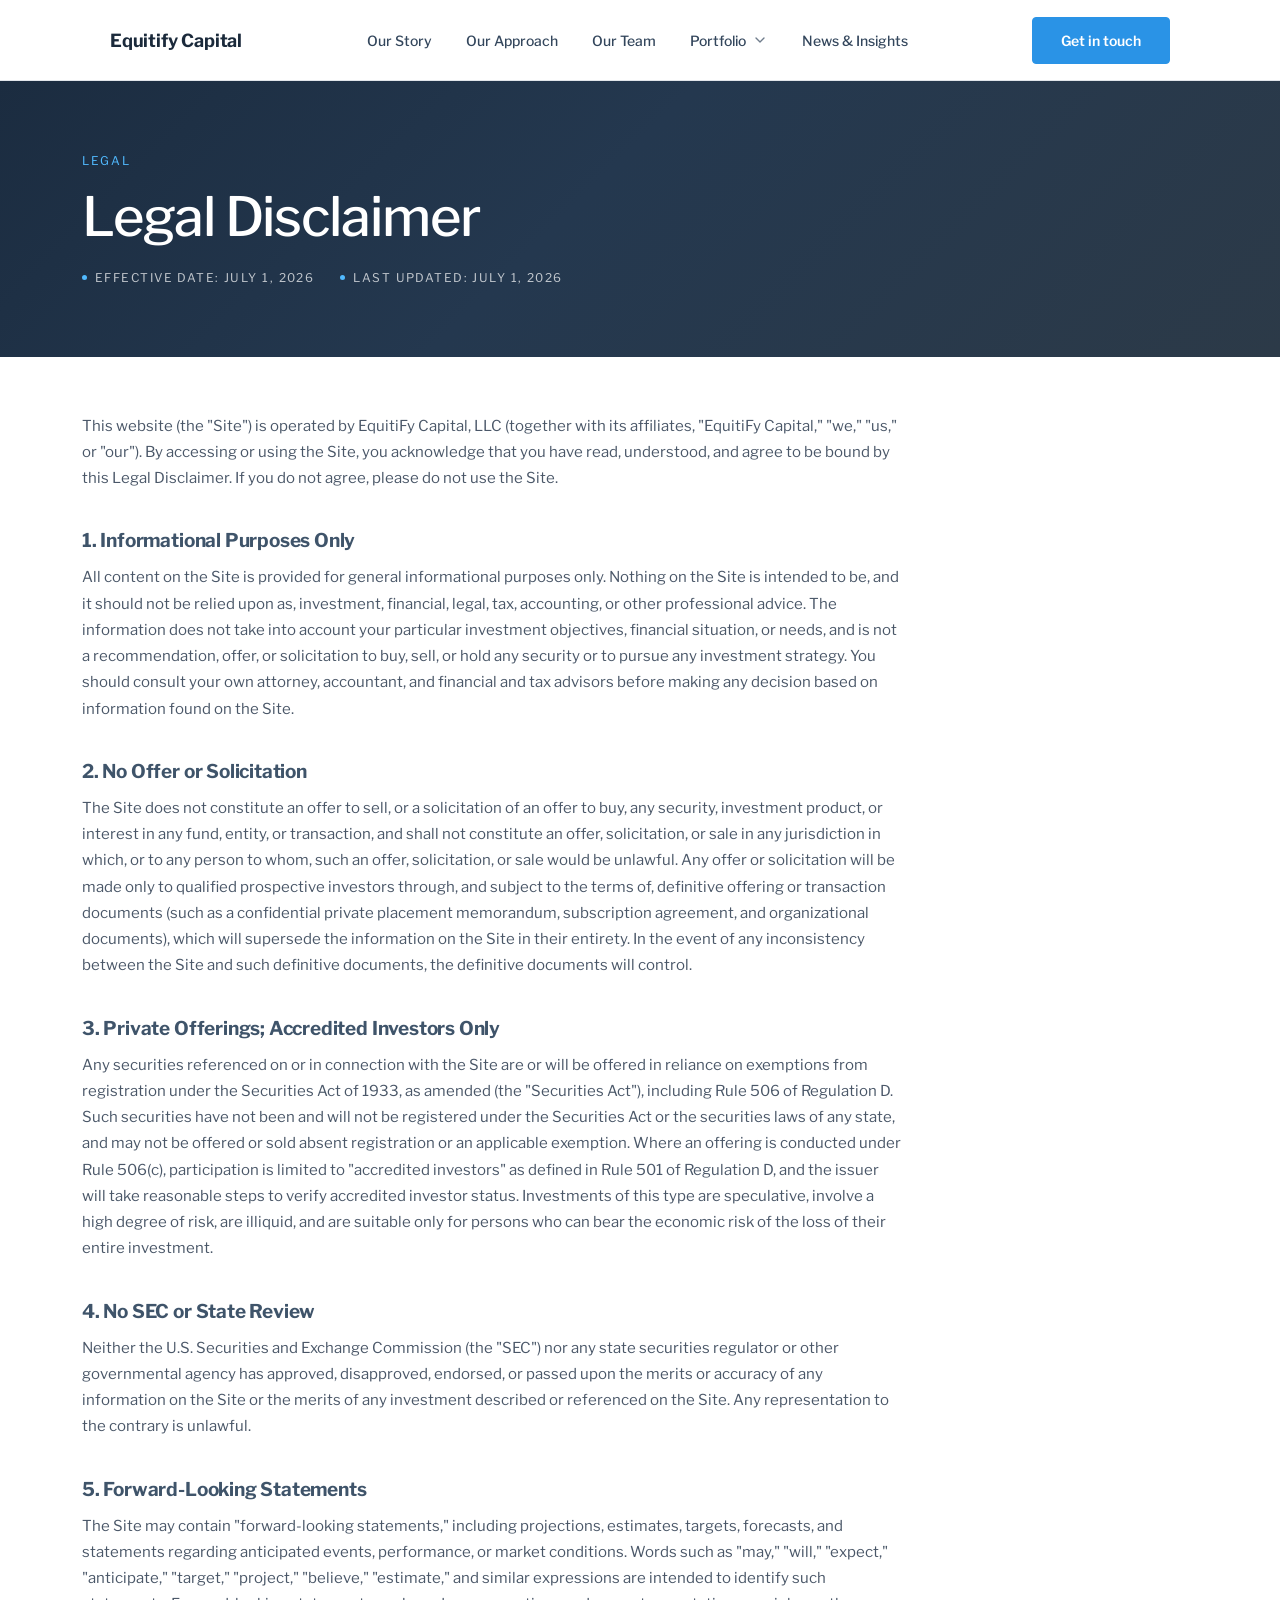
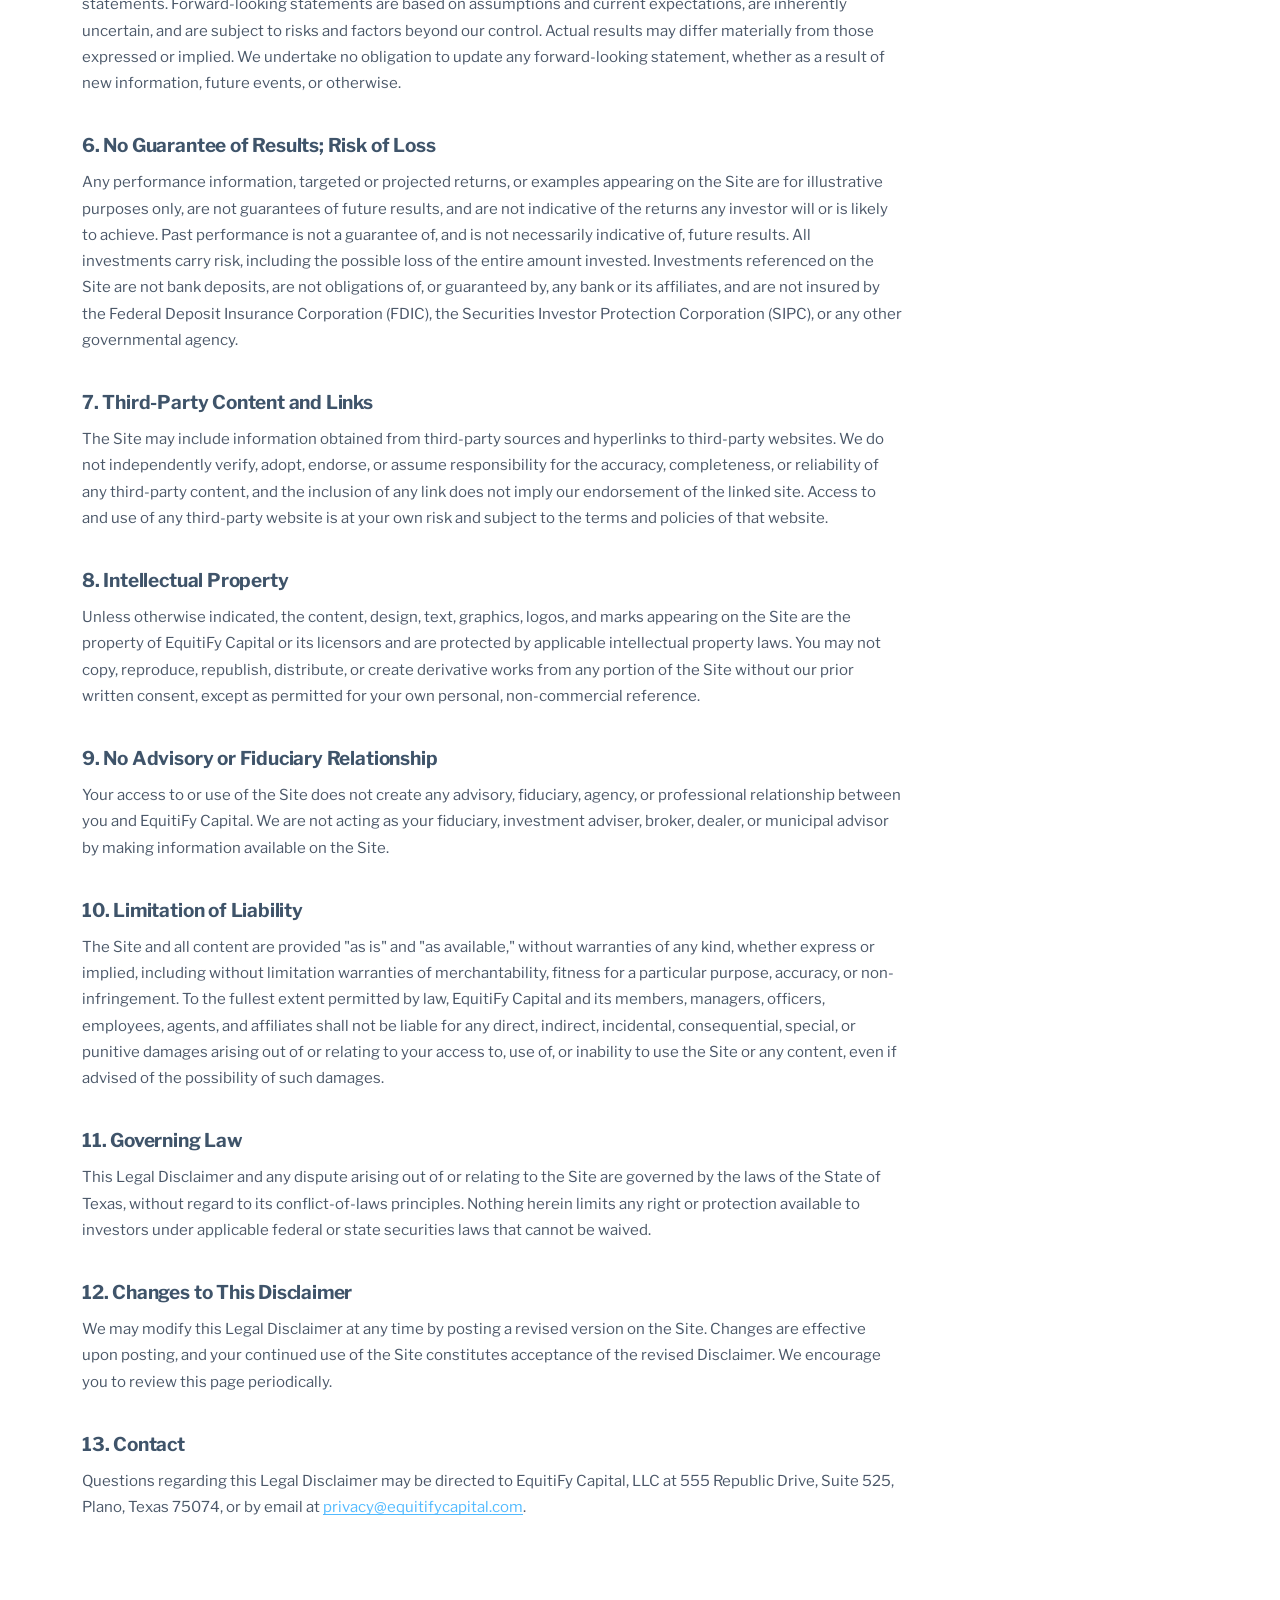
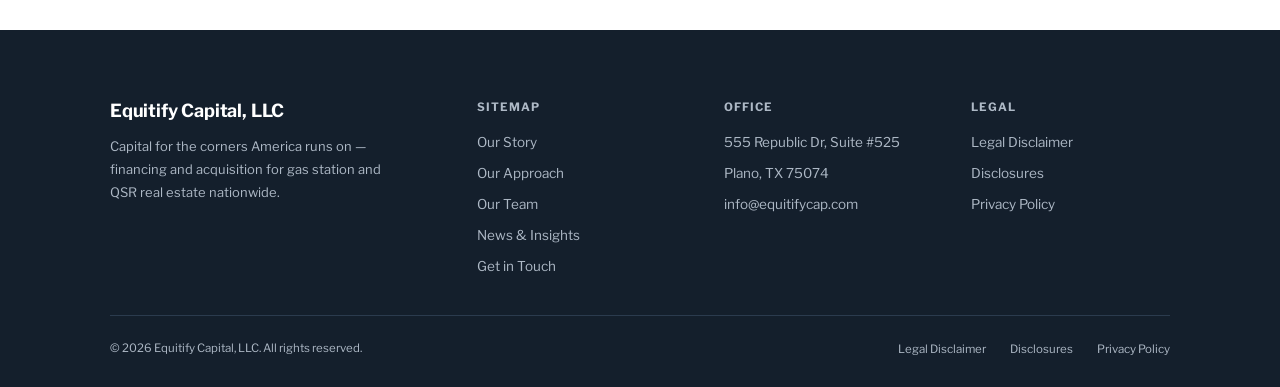
==== commit 78be3b9e: "Added team and investment portoflio and fixed styling in landing page" ====
--- a/disclaimer/index.html
+++ b/disclaimer/index.html
@@ -7,7 +7,9 @@
 <link rel="preconnect" href="https://fonts.googleapis.com">
 <link rel="preconnect" href="https://fonts.gstatic.com" crossorigin>
 <link href="https://fonts.googleapis.com/css2?family=Libre+Franklin:wght@400;500;600;700;800&display=swap" rel="stylesheet">
-<link rel="stylesheet" href="../index.css">
+<link rel="stylesheet" href="../index_old.css">
+<link rel="stylesheet" href="../site.css">
+<script src="../site.js" defer></script>
 <style>
   .legal{padding:0 0 96px; background:#ffffff;}
   .legal .legal-head{margin-bottom:56px; padding:72px 0; background:linear-gradient(135deg,#1b2c40 0%,#24384f 45%,#2c3a48 100%);}
@@ -30,30 +32,8 @@
 </head>
 <body>
 
-<header>
-  <div class="nav">
-    <a href="../index.html" class="brand">
-      <span class="brand-name">Equitify Capital</span>
-    </a>
-    <nav class="links">
-      <a href="../index.html#who">Our Story</a>
-      <a href="../index.html#approach">Our Approach to Strategic Capital</a>
-      <a href="../index.html#principles">Our Team</a>
-      <div class="has-submenu">
-        <a href="../index.html#portfolio">Portfolio</a>
-        <div class="submenu">
-          <a href="../index.html#portfolio">Investment Portfolio</a>
-          <a href="../index.html#portfolio">Development Portfolio</a>
-        </div>
-      </div>
-      <a href="../index.html#news">News &amp; Insights</a>
-      <a href="../index.html#contact" class="cta-btn">Get in Touch</a>
-    </nav>
-    <button class="menu-toggle" id="menuToggle" aria-label="Toggle menu" aria-expanded="false">
-      <span></span><span></span><span></span>
-    </button>
-  </div>
-</header>
+<!-- shared header component -->
+<site-header base="../"></site-header>
 
 <section class="legal">
   <div class="legal-head">
@@ -112,75 +92,8 @@
   </div>
 </section>
 
-<footer>
-  <div class="wrap">
-    <div class="foot-grid">
-      <div class="foot-brand">
-        <div class="brand">
-          <span class="brand-name">Equitify Capital, LLC</span>
-        </div>
-        <p style="color:#ffffff;">Capital for the corners America runs on — financing and acquisition for gas station and QSR real estate nationwide.</p>
-      </div>
-      <div class="foot-col">
-        <h4>Sitemap</h4>
-        <a href="../index.html#who">Our Story</a>
-        <a href="../index.html#approach">Our Approach</a>
-        <a href="../index.html#principles">Principles</a>
-        <a href="../index.html#news">News &amp; Insights</a>
-        <a href="../index.html#contact">Get in Touch</a>
-        <a href="./">Legal Disclaimer</a>
-        <a href="../disclosures/">Disclosures</a>
-        <a href="../privacy/">Privacy Policy</a>
-      </div>
-      <div class="foot-col">
-        <h4>Office</h4>
-        <a href="#" style="pointer-events:none;">555 Republic Dr, Suite #525</a>
-        <a href="#" style="pointer-events:none;">Plano, TX 75074</a>
-        <a href="#" style="pointer-events:none;">info@equitifycap.com</a>
-      </div>
-    </div>
-    <div class="foot-bottom">
-      <div style="color:#fff;">&copy; 2026 Equitify Capital, LLC. All rights reserved.</div>
-      <div style="display:flex; gap:20px;">
-        <a href="./" style="color:#fff;">Legal Disclaimer</a>
-        <a href="../disclosures/" style="color:#fff;">Disclosures</a>
-        <a href="../privacy/" style="color:#fff;">Privacy Policy</a>
-      </div>
-    </div>
-  </div>
-</footer>
+<!-- shared footer component -->
+<site-footer base="../"></site-footer>
 
-<script>
-  (function(){
-    var toggle = document.getElementById('menuToggle');
-    var header = document.querySelector('header');
-    var links = document.querySelector('nav.links');
-    if(!toggle || !header || !links) return;
-    function setOpen(open){
-      header.classList.toggle('nav-open', open);
-      toggle.setAttribute('aria-expanded', open ? 'true' : 'false');
-    }
-    toggle.addEventListener('click', function(){
-      setOpen(!header.classList.contains('nav-open'));
-    });
-
-    var isMobile = function(){ return window.matchMedia('(max-width:900px)').matches; };
-    var subParents = document.querySelectorAll('.has-submenu > a');
-    subParents.forEach(function(a){
-      a.addEventListener('click', function(e){
-        if(isMobile()){
-          e.preventDefault();
-          e.stopPropagation();
-          a.parentElement.classList.toggle('open');
-        }
-      });
-    });
-
-    links.addEventListener('click', function(e){
-      if(e.target.closest('.has-submenu > a')) return;
-      if(e.target.tagName === 'A') setOpen(false);
-    });
-  })();
-</script>
 </body>
 </html>
--- a/index_old.css
+++ b/index_old.css
@@ -0,0 +1,432 @@
+  :root{
+    --ink:#3F546A;
+    --paper:#ffffff;
+    --amber:#51BAFF;
+    --amber-deep:#3F546A;
+    --accent-on-dark:#51BAFF;
+    --stone:#5a5f6e;
+    --hairline:#E6EDF7;
+    --panel:#2c3a48;
+    --shared-photo:url('[data-uri]');
+  }
+  *{box-sizing:border-box; margin:0; padding:0;}
+  html{scroll-behavior:smooth;}
+  body{
+    background:var(--paper);
+    color:var(--ink);
+    font-family:'Libre Franklin',sans-serif;
+    -webkit-font-smoothing:antialiased;
+    overflow-x:hidden;
+  }
+  a{color:inherit; text-decoration:none;}
+  p{font-size:1em; line-height:1.4375em; color:#3F546A;}
+  .display{font-family:'Libre Franklin',sans-serif; font-weight:700; letter-spacing:-0.015em;}
+  .mono{font-family:'Libre Franklin',sans-serif;}
+  .wrap{max-width:1180px; margin:0 auto; padding:0 32px;}
+  @media (max-width:640px){ .wrap{padding:0 20px;} }
+
+  /* ---------- NAV ---------- */
+  header{
+    position:sticky; top:0; z-index:50;
+    background:rgba(255,255,255,0.85);
+    backdrop-filter:blur(10px);
+    -webkit-backdrop-filter:blur(10px);
+    border-bottom:1px solid var(--hairline);
+  }
+  .nav{
+    display:flex; align-items:center; justify-content:space-between;
+    padding:18px 32px; max-width:1180px; margin:0 auto;
+  }
+  .brand{display:flex; align-items:center; gap:10px; position:relative; z-index:60;}
+  .brand-logo{height:34px; width:auto; display:block;}
+  .foot-logo{height:38px; filter:brightness(0) invert(1);}
+  .mark{
+    width:30px; height:30px; border-radius:50%;
+    border:2px solid var(--ink);
+    position:relative; flex-shrink:0;
+  }
+  .mark::after{
+    content:""; position:absolute; left:50%; top:50%;
+    width:14px; height:14px; border-radius:50%;
+    border:2px solid var(--ink); border-right-color:transparent;
+    border-bottom-color:transparent;
+    transform:translate(-50%,-50%) rotate(45deg);
+  }
+  .brand-name{font-family:'Libre Franklin',sans-serif; font-weight:700; font-size:20px; letter-spacing:0.01em; color:var(--ink);}
+  .brand-name span{color:var(--amber);}
+  nav.links{display:flex; align-items:center; gap:30px;}
+  nav.links a{font-size:14px; font-weight:500; color:var(--ink); opacity:0.78; transition:opacity .2s;}
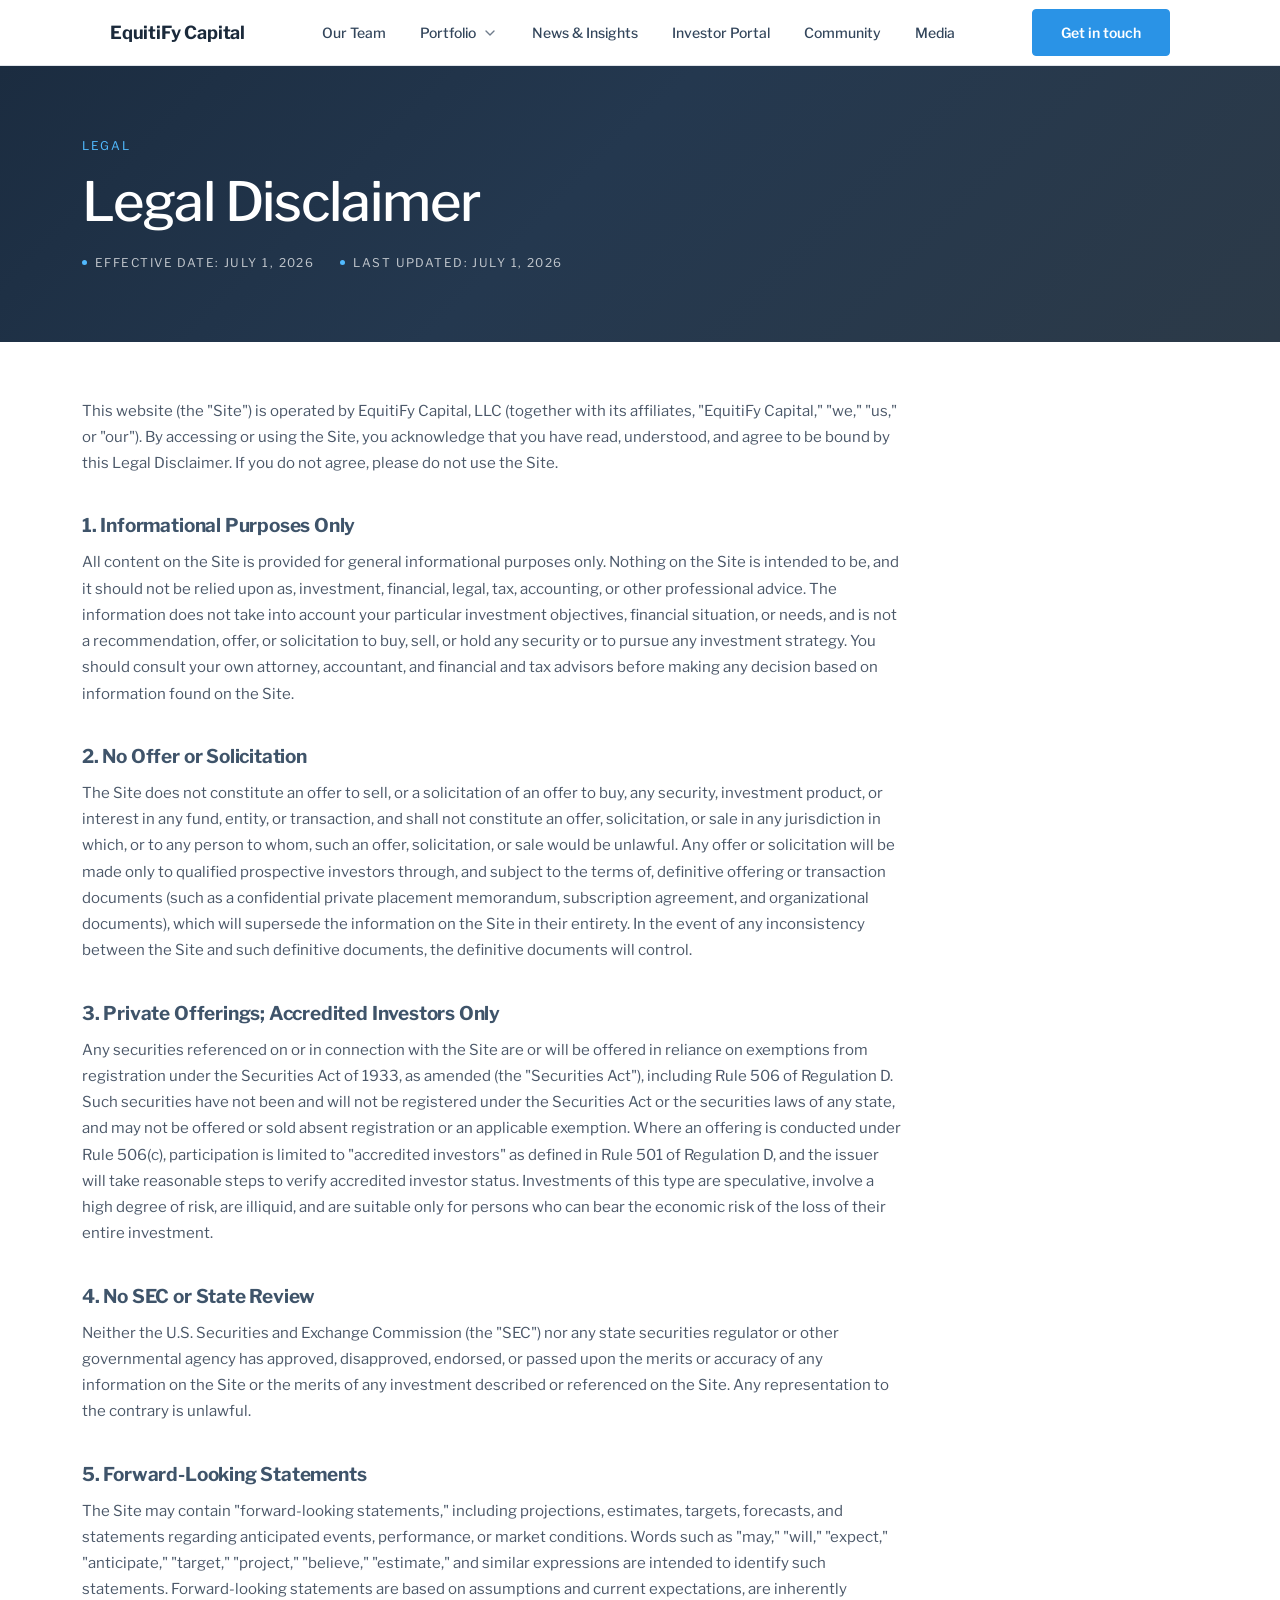
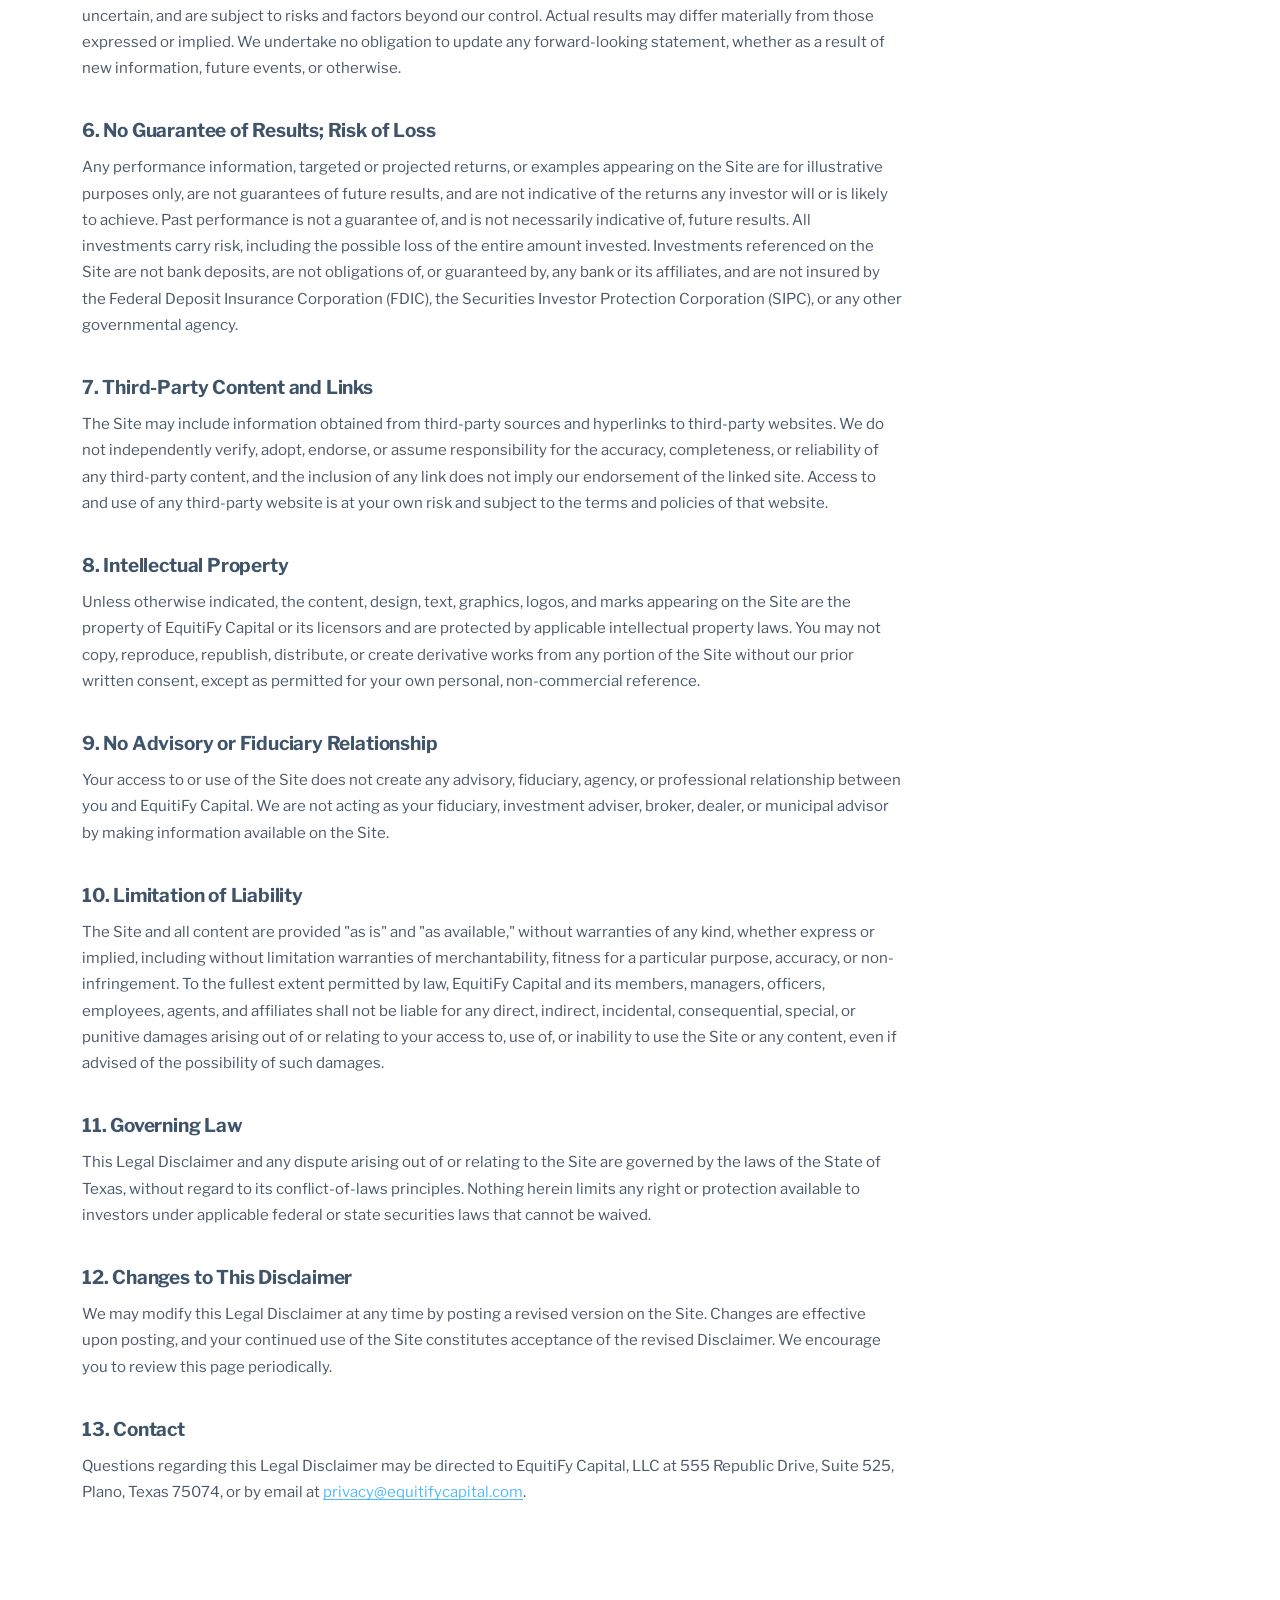
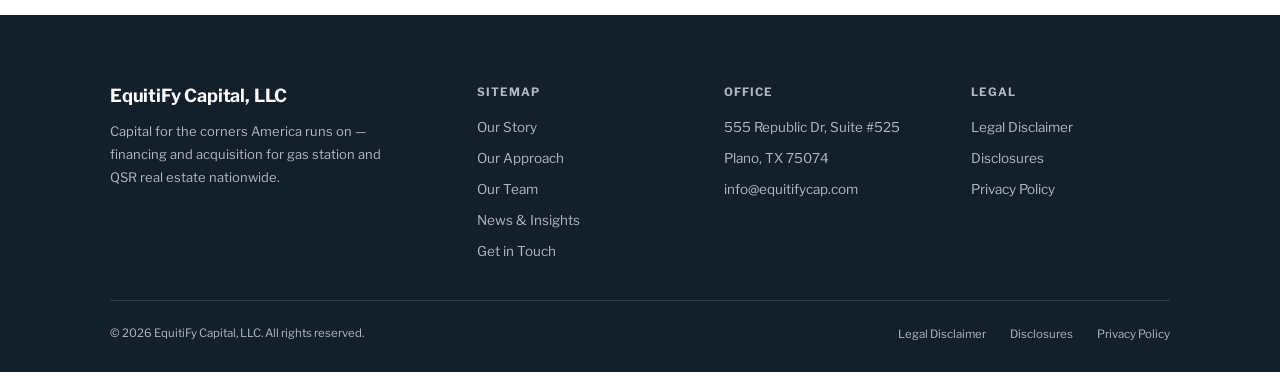
==== commit 416b1a61: "content update" ====
--- a/disclaimer/index.html
+++ b/disclaimer/index.html
@@ -3,7 +3,7 @@
 <head>
 <meta charset="UTF-8">
 <meta name="viewport" content="width=device-width, initial-scale=1.0">
-<title>Legal Disclaimer — Equitify Capital</title>
+<title>Legal Disclaimer — EquitiFy Capital</title>
 <link rel="preconnect" href="https://fonts.googleapis.com">
 <link rel="preconnect" href="https://fonts.gstatic.com" crossorigin>
 <link href="https://fonts.googleapis.com/css2?family=Libre+Franklin:wght@400;500;600;700;800&display=swap" rel="stylesheet">
--- a/site.css
+++ b/site.css
@@ -14,8 +14,26 @@
 .btn-solid:hover{background:#1F7FCB;border-color:#1F7FCB;}
 
 /* ===== NAV ===== */
-.ec-nav{position:sticky;top:0;z-index:50;background:#fff;border-bottom:1px solid #E1E5EA;}
-.ec-nav-inner{max-width:1140px;margin:0 auto;padding:0 40px;height:80px;display:flex;align-items:center;justify-content:space-between;}
+.ec-nav{position:sticky;top:0;z-index:50;background:#fff;border-bottom:1px solid #E1E5EA;transition:background .3s ease,border-color .3s ease,box-shadow .3s ease;}
+
+/* Overlay mode: transparent over the hero, turns solid white on scroll. */
+.ec-nav--overlay{position:fixed;left:0;right:0;background:transparent;border-bottom-color:transparent;}
+.ec-nav--overlay .ec-logo{color:#fff;}
+.ec-nav--overlay .ec-links a{color:#fff;}
+.ec-nav--overlay .ec-links a:hover,.ec-nav--overlay .ec-links a.ec-active{color:#6FC5FF;}
+.ec-nav--overlay .ec-toggle span{background:#fff;}
+/* Dropdown panel is always white — keep its links dark in overlay mode. */
+.ec-nav--overlay .ec-sub a{color:#33465C;}
+.ec-nav--overlay .ec-sub a:hover{color:#2A93E6;}
+.ec-nav--overlay.ec-scrolled{background:#fff;border-bottom-color:#E1E5EA;box-shadow:0 2px 20px rgba(0,0,0,.06);}
+.ec-nav--overlay.ec-scrolled .ec-logo{color:#1B2A3B;}
+.ec-nav--overlay.ec-scrolled .ec-links a{color:#33465C;}
+.ec-nav--overlay.ec-scrolled .ec-links a:hover,.ec-nav--overlay.ec-scrolled .ec-links a.ec-active{color:#2A93E6;}
+.ec-nav--overlay.ec-scrolled .ec-toggle span{background:#1B2A3B;}
+/* When the mobile menu is open, keep controls dark against the white panel. */
+.ec-nav--overlay.is-open .ec-toggle span{background:#1B2A3B;}
+.ec-nav--overlay.is-open .ec-logo{color:#1B2A3B;}
+.ec-nav-inner{max-width:1140px;margin:0 auto;padding:0 40px;height:65px;display:flex;align-items:center;justify-content:space-between;}
 .ec-logo{font-weight:700;font-size:18px;color:#1B2A3B;letter-spacing:-0.01em;text-decoration:none;}
 .ec-links{display:flex;align-items:center;gap:34px;}
 .ec-links a{font-size:14px;font-weight:500;color:#33465C;text-decoration:none;opacity:1;}
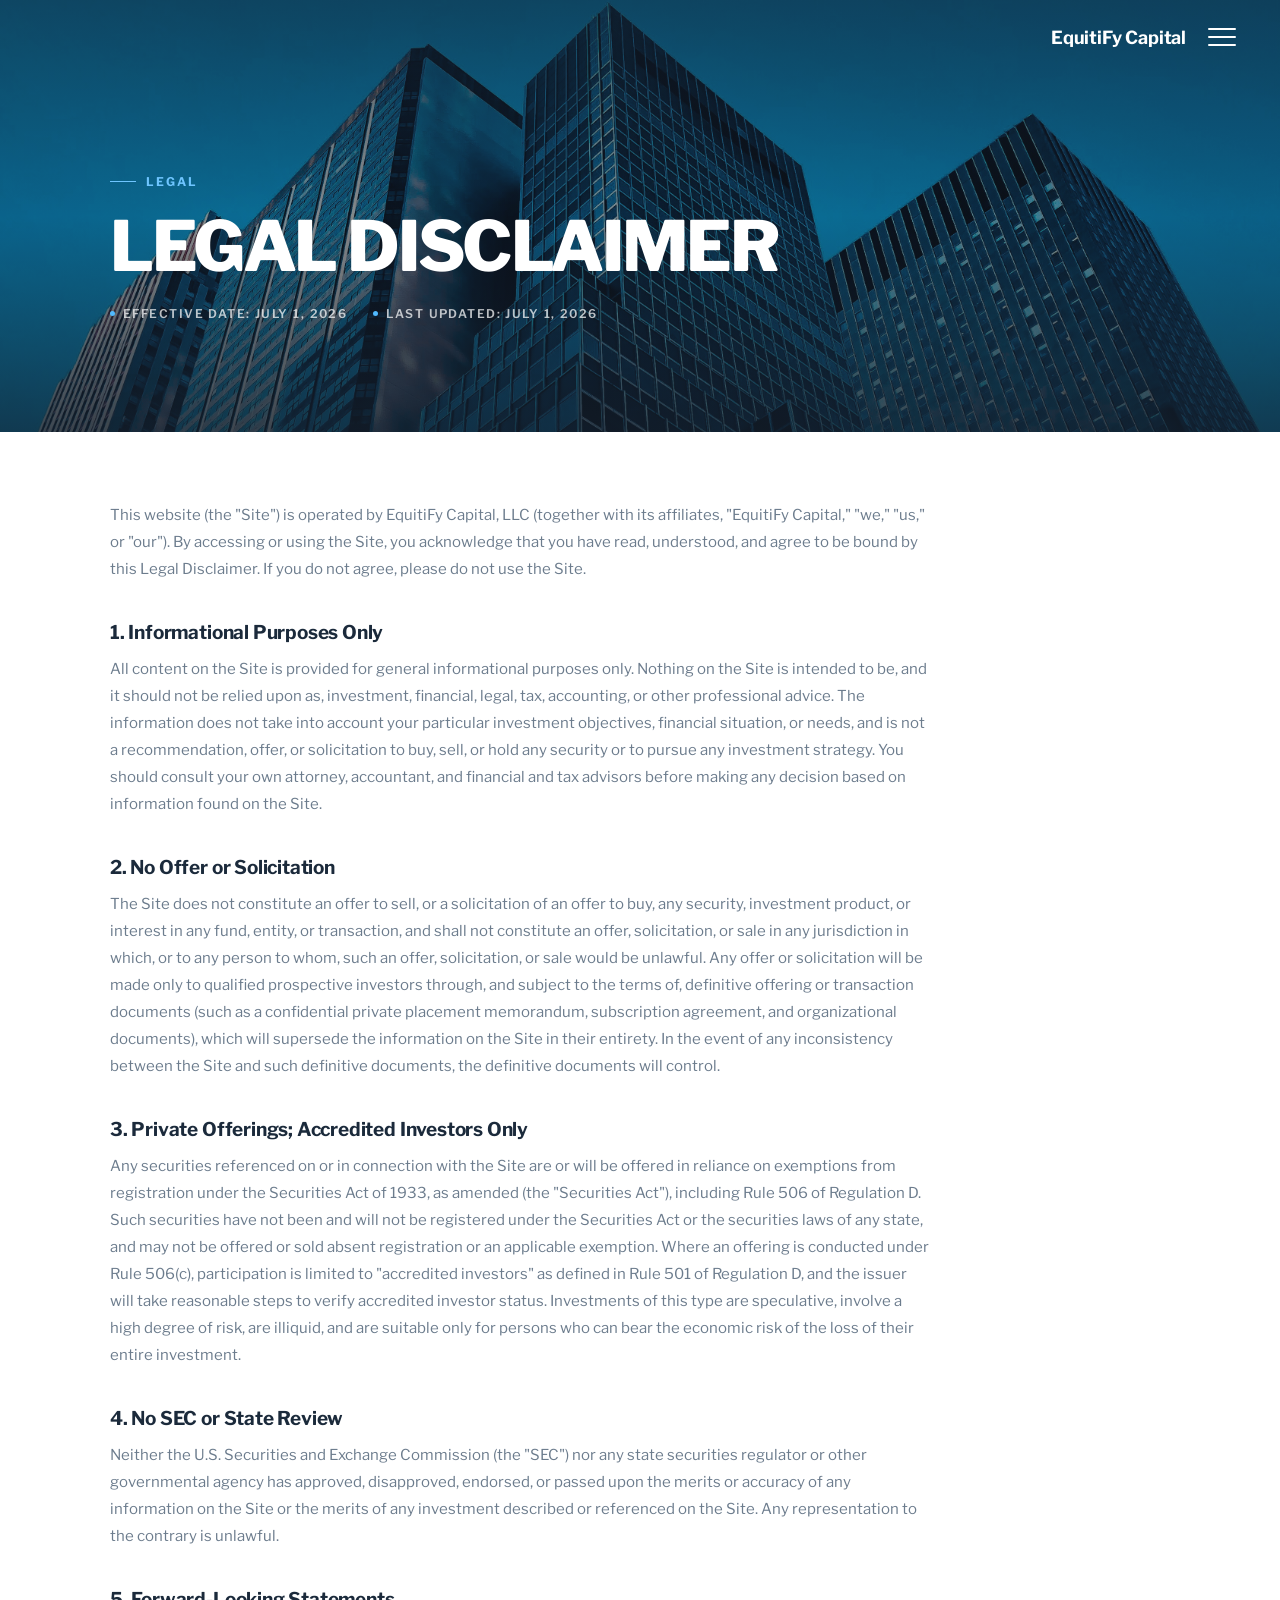
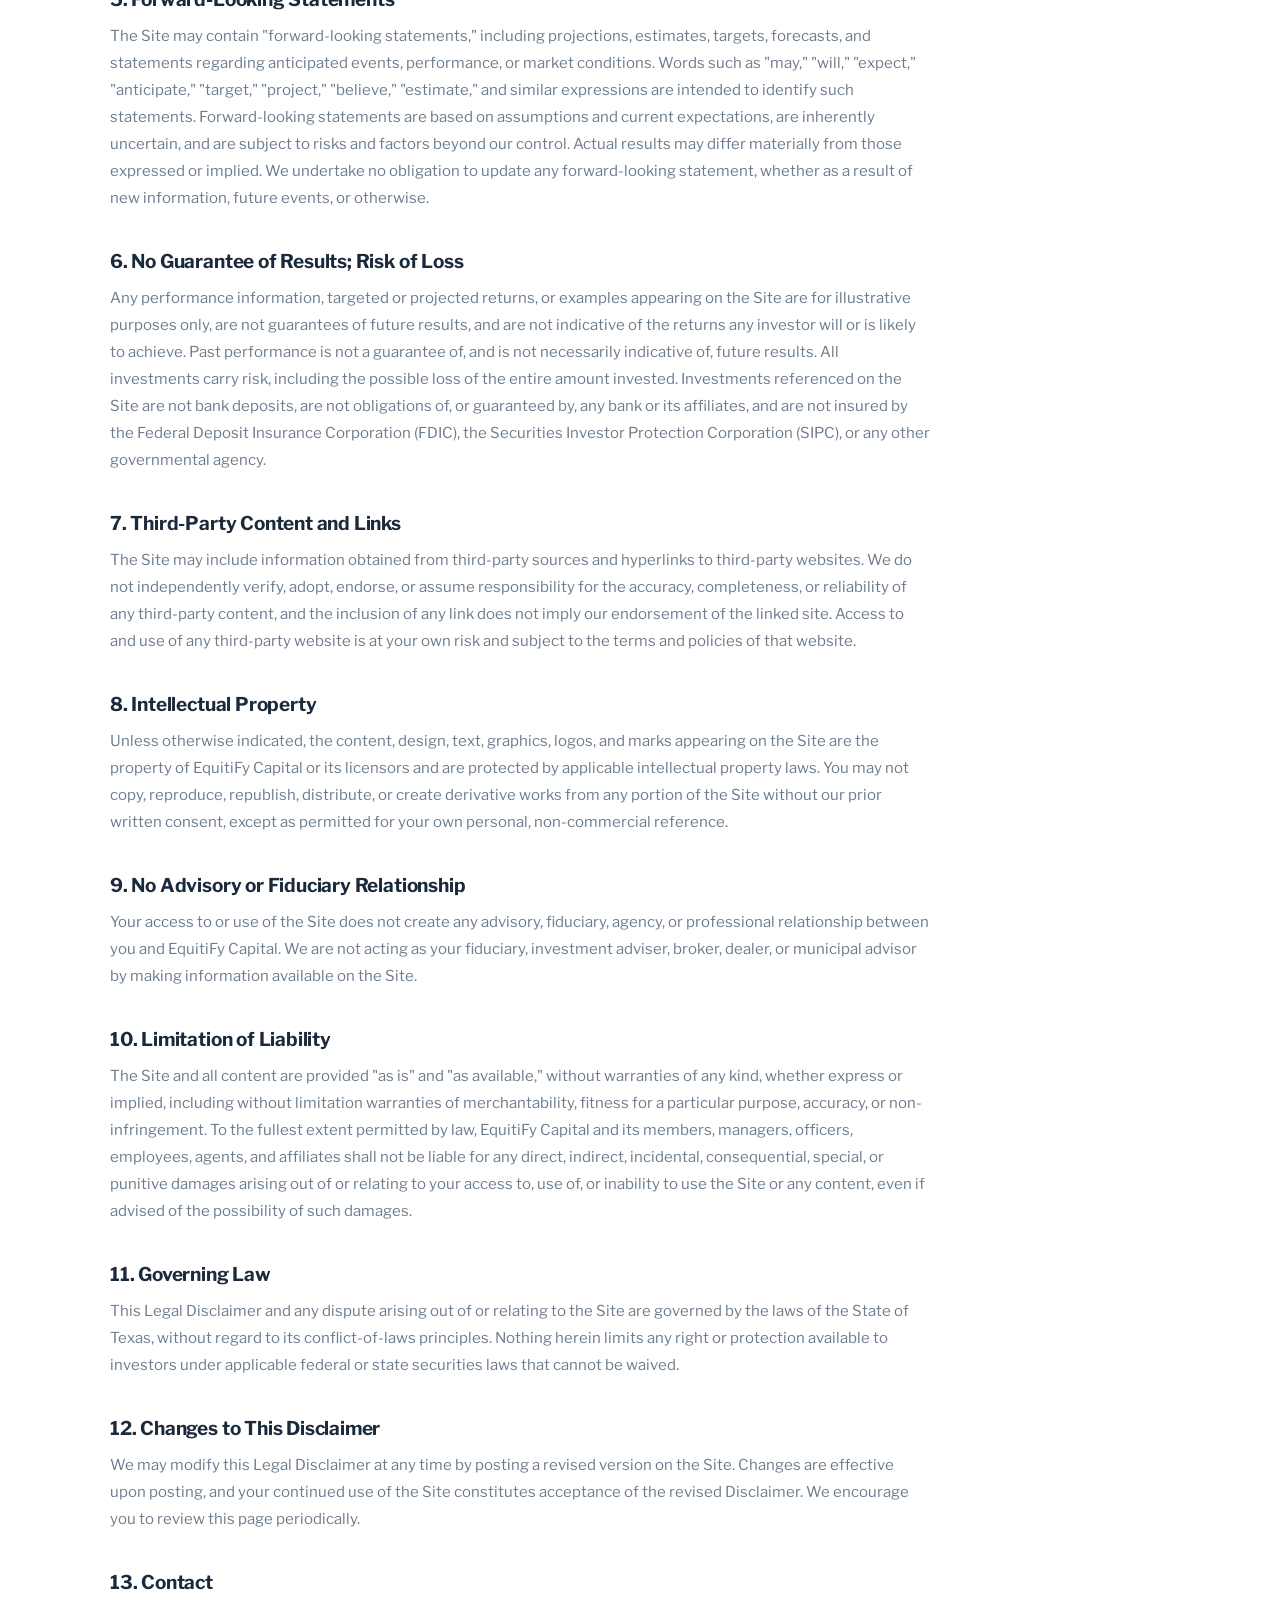
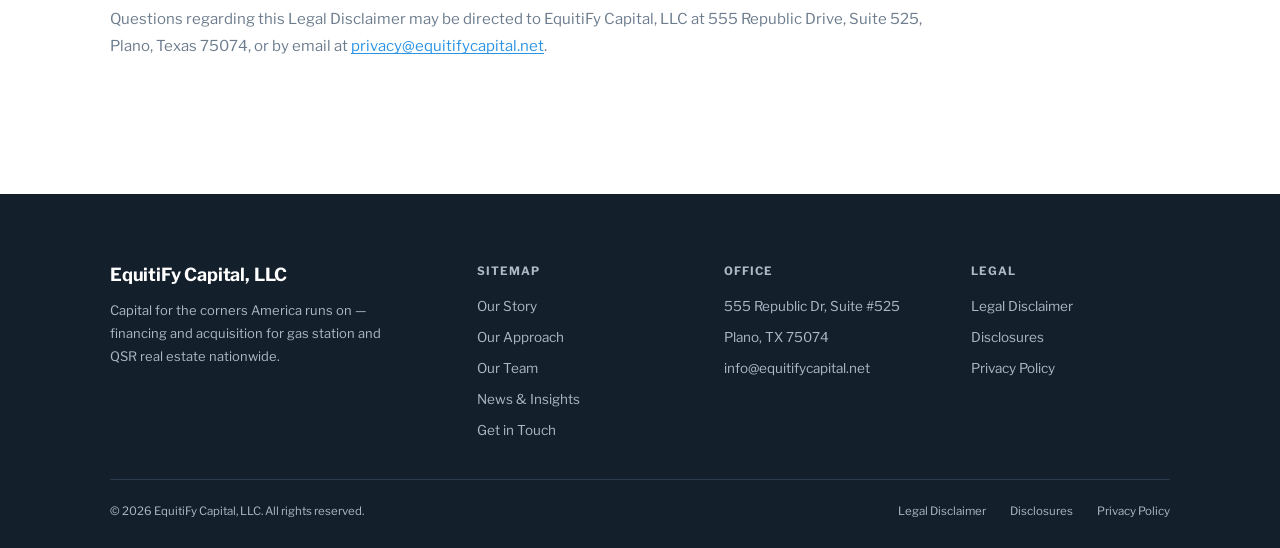
==== commit a83e2971: "ui fixes" ====
--- a/disclaimer/index.html
+++ b/disclaimer/index.html
@@ -7,36 +7,18 @@
 <link rel="preconnect" href="https://fonts.googleapis.com">
 <link rel="preconnect" href="https://fonts.gstatic.com" crossorigin>
 <link href="https://fonts.googleapis.com/css2?family=Libre+Franklin:wght@400;500;600;700;800&display=swap" rel="stylesheet">
-<link rel="stylesheet" href="../index_old.css">
+<link rel="stylesheet" href="../legal.css">
 <link rel="stylesheet" href="../site.css">
 <script src="../site.js" defer></script>
-<style>
-  .legal{padding:0 0 96px; background:#ffffff;}
-  .legal .legal-head{margin-bottom:56px; padding:72px 0; background:linear-gradient(135deg,#1b2c40 0%,#24384f 45%,#2c3a48 100%);}
-  .legal .legal-head .section-label{display:block; margin-bottom:18px; color:var(--accent-on-dark);}
-  .legal .legal-head h1{font-size:clamp(34px,5vw,54px); font-weight:500; line-height:1.14; letter-spacing:-0.02em; color:#ffffff; margin-bottom:22px;}
-  .legal .legal-dates{display:flex; flex-wrap:wrap; gap:10px 26px; font-size:12px; letter-spacing:0.12em; text-transform:uppercase; color:rgba(255,255,255,0.72);}
-  .legal .legal-dates span{display:inline-flex; align-items:center; gap:8px;}
-  .legal .legal-dates span::before{content:""; width:5px; height:5px; border-radius:50%; background:var(--amber);}
-  .legal .legal-body{max-width:820px;}
-  .legal .legal-body h2{
-    font-family:'Libre Franklin',sans-serif; font-weight:700; font-size:19px;
-    color:var(--ink); margin:38px 0 12px; letter-spacing:-0.01em;
-  }
-  .legal .legal-intro{font-size:16px; line-height:1.7; color:#3f546a; margin-bottom:8px;}
-  .legal .legal-body p{font-size:15px; line-height:1.75; color:#4a5768; margin-bottom:14px;}
-  .legal .legal-body a{color:var(--amber); text-decoration:underline; text-underline-offset:2px;}
-  .legal .legal-body a:hover{opacity:0.8;}
-  @media (max-width:640px){ .legal .legal-head h1{font-size:30px;} }
-</style>
 </head>
 <body>
 
 <!-- shared header component -->
-<site-header base="../"></site-header>
+<site-header base="../" overlay></site-header>
 
 <section class="legal">
   <div class="legal-head">
+    <div class="legal-head-bg"><img src="../public/building-1.jpg" alt=""></div>
     <div class="wrap">
       <div class="section-label">Legal</div>
       <h1 class="display">Legal Disclaimer</h1>
@@ -87,7 +69,7 @@
       <p>We may modify this Legal Disclaimer at any time by posting a revised version on the Site. Changes are effective upon posting, and your continued use of the Site constitutes acceptance of the revised Disclaimer. We encourage you to review this page periodically.</p>
 
       <h2>13. Contact</h2>
-      <p>Questions regarding this Legal Disclaimer may be directed to EquitiFy Capital, LLC at 555 Republic Drive, Suite 525, Plano, Texas 75074, or by email at <a href="mailto:privacy@equitifycapital.com">privacy@equitifycapital.com</a>.</p>
+      <p>Questions regarding this Legal Disclaimer may be directed to EquitiFy Capital, LLC at 555 Republic Drive, Suite 525, Plano, Texas 75074, or by email at <a href="mailto:privacy@equitifycapital.net">privacy@equitifycapital.net</a>.</p>
     </div>
   </div>
 </section>
--- a/legal.css
+++ b/legal.css
@@ -0,0 +1,138 @@
+/* =====================================================================
+   legal.css — shared theme for the legal pages (privacy, disclaimer,
+   disclosures). Mirrors the homepage / team theme: dark full-bleed hero,
+   hamburger + full-screen menu nav, Libre Franklin type scale.
+   Replaces the old index_old.css dependency on those pages.
+   ===================================================================== */
+:root{
+  --ink:#33465C;
+  --ink-soft:#6C7C8D;
+  --navy:#1B2A3B;
+  --navy-deep:#141F2C;
+  --accent:#51BAFF;
+  --accent-deep:#2A93E6;
+  --accent-on-dark:#6FC5FF;
+  --accent-tint:#EAF4FF;
+  --line:#E1E5EA;
+  --line-on-dark:#2B3B4E;
+  --bg:#FFFFFF;
+  --bg-tint:#F5F7F9;
+  --ink-on-navy:#AEB9C6;
+  --radius:4px;
+  --ease:cubic-bezier(.19,1,.22,1);
+}
+*{box-sizing:border-box;margin:0;padding:0;}
+html{scroll-behavior:smooth;}
+body{font-family:'Libre Franklin',sans-serif;background:var(--bg);color:var(--ink);overflow-x:clip;}
+img{max-width:100%;display:block;}
+a{color:inherit;text-decoration:none;}
+svg{display:block;}
+.wrap{max-width:1140px;margin:0 auto;padding:0 40px;}
+
+/* =====================================================================
+   HAMBURGER + FULL-SCREEN MENU — mirrors the homepage nav treatment.
+   Colors flip from white (over the dark hero) to navy once scrolled onto
+   the white body, driven by site.js's .ec-scrolled class.
+   ===================================================================== */
+@media (min-width:901px){
+  .ec-nav.ec-nav--overlay,
+  .ec-nav.ec-nav--overlay.ec-scrolled{
+    position:fixed;top:0;left:0;right:0;bottom:auto;width:auto;height:auto;
+    background:transparent!important;border:none!important;box-shadow:none!important;
+  }
+  .ec-nav--overlay .ec-nav-inner{
+    max-width:none;height:74px;padding:0 44px;
+    flex-direction:row;align-items:center;justify-content:flex-end;gap:22px;
+    position:relative;z-index:60;
+  }
+  .ec-nav--overlay .ec-toggle{display:block;order:1;position:relative;z-index:60;}
+  .ec-nav--overlay .ec-logo{position:relative;z-index:60;order:0;}
+  .ec-nav--overlay .ec-cta-d{display:none;}
+  .ec-nav--overlay .ec-links{display:none;}
+
+  .ec-nav--overlay .ec-logo{color:#fff!important;transition:color .35s var(--ease);}
+  .ec-nav--overlay .ec-toggle span{background:#fff!important;transition:background .35s var(--ease),transform .3s ease,opacity .2s ease,top .3s ease,bottom .3s ease;}
+  .ec-nav--overlay.ec-scrolled .ec-logo{color:var(--navy)!important;}
+  .ec-nav--overlay.ec-scrolled .ec-toggle span{background:var(--navy)!important;}
+
+  /* --- OPENED: full white page, links centered --- */
+  .ec-nav--overlay.is-open .ec-links{
+    display:flex;flex-direction:column;align-items:center;justify-content:center;gap:2px;
+    position:fixed;inset:0;width:100vw;height:100vh;height:100dvh;
+    background:#fff;padding:130px 40px;z-index:40;
+  }
+  .ec-nav--overlay.is-open .ec-links a:not(.btn){
+    font-size:clamp(20px,2.4vw,30px);font-weight:600;letter-spacing:-0.015em;
+    color:var(--navy)!important;padding:8px 0;
+  }
+  .ec-nav--overlay.is-open .ec-links a:not(.btn):hover{color:var(--accent-deep)!important;}
+  .ec-nav--overlay.is-open .ec-has-sub{flex-direction:column;align-items:center;}
+  .ec-nav--overlay.is-open .ec-has-sub > a{display:inline-flex;align-items:center;gap:10px;cursor:pointer;}
+  .ec-nav--overlay.is-open .ec-has-sub > a .ec-caret{display:inline-block;width:22px;height:22px;transition:transform .3s ease;}
+  .ec-nav--overlay.is-open .ec-has-sub.is-open > a .ec-caret{transform:rotate(180deg);}
+  .ec-nav--overlay.is-open .ec-sub{
+    display:none;flex-direction:column;align-items:center;
+    position:static;opacity:1;visibility:visible;transform:none;
+    background:none;border:none;box-shadow:none;min-width:0;padding:6px 0 0;
+  }
+  .ec-nav--overlay.is-open .ec-has-sub.is-open .ec-sub{display:flex;}
+  .ec-nav--overlay.is-open .ec-links .ec-sub a{font-size:clamp(15px,1.7vw,20px);color:var(--ink-soft)!important;padding:7px 0;text-align:center;}
+  .ec-nav--overlay.is-open .ec-links .ec-sub a:hover{color:var(--accent-deep)!important;}
+  .ec-nav--overlay .ec-cta-m{display:none;}
+  .ec-nav--overlay.is-open .ec-cta-m,
+  .ec-nav--overlay.is-open .ec-cta-m:hover{display:inline-flex;margin-top:26px;color:#fff!important;}
+  body .ec-nav--overlay.is-open .ec-logo{color:var(--navy)!important;}
+  body .ec-nav--overlay.is-open .ec-toggle span{background:var(--navy)!important;}
+}
+
+/* =====================================================================
+   LEGAL PAGE — dark full-bleed hero + long-form body
+   ===================================================================== */
+.legal{padding:0 0 120px;background:var(--bg);}
+
+.legal-head{
+  position:relative;min-height:48vh;display:flex;align-items:center;
+  overflow:hidden;background:var(--navy-deep);margin-bottom:70px;
+}
+.legal-head-bg{position:absolute;inset:0;z-index:0;}
+.legal-head-bg img{width:100%;height:100%;object-fit:cover;}
+.legal-head::after{
+  content:"";position:absolute;inset:0;z-index:1;
+  background:linear-gradient(180deg,rgba(20,31,44,.7) 0%,rgba(20,31,44,.5) 50%,rgba(20,31,44,.82) 100%);
+}
+.legal-head .wrap{position:relative;z-index:2;width:100%;padding-top:112px;padding-bottom:56px;}
+.legal-head .section-label{
+  display:inline-flex;align-items:center;gap:10px;
+  font-size:12px;font-weight:700;letter-spacing:.16em;text-transform:uppercase;
+  color:var(--accent-on-dark);margin-bottom:22px;
+}
+.legal-head .section-label::before{content:"";width:26px;height:1px;background:currentColor;}
+.legal-head h1{
+  font-weight:800;font-size:clamp(2.2rem,5.4vw,4.6rem);line-height:1.02;letter-spacing:-0.035em;
+  text-transform:uppercase;color:#fff;margin-bottom:24px;
+}
+.legal-dates{
+  display:flex;flex-wrap:wrap;gap:10px 26px;
+  font-size:12px;font-weight:600;letter-spacing:.12em;text-transform:uppercase;
+  color:rgba(255,255,255,.72);
+}
+.legal-dates span{display:inline-flex;align-items:center;gap:8px;}
+.legal-dates span::before{content:"";width:5px;height:5px;border-radius:50%;background:var(--accent);}
+
+.legal-body{max-width:820px;}
+.legal-body h2{font-weight:700;font-size:19px;color:var(--navy);margin:38px 0 12px;letter-spacing:-0.01em;}
+.legal-body h3{font-weight:600;font-size:15.5px;color:var(--navy);margin:20px 0 8px;}
+.legal-intro{font-size:16px;line-height:1.8;color:var(--ink);margin-bottom:8px;}
+.legal-body p{font-size:15px;line-height:1.8;color:var(--ink-soft);margin-bottom:14px;}
+.legal-body ul,.legal-body ol{margin:0 0 14px 20px;}
+.legal-body li{font-size:15px;line-height:1.8;color:var(--ink-soft);margin-bottom:8px;}
+.legal-body a{color:var(--accent-deep);text-decoration:underline;text-underline-offset:2px;}
+.legal-body a:hover{color:var(--accent);}
+.legal-address{font-size:15px;line-height:1.8;color:var(--ink-soft);margin-bottom:14px;}
+
+@media (max-width:640px){
+  .wrap{padding:0 24px;}
+  .legal-head{min-height:auto;margin-bottom:48px;}
+  .legal-head .wrap{padding-top:96px;padding-bottom:48px;}
+  .legal{padding-bottom:80px;}
+}
